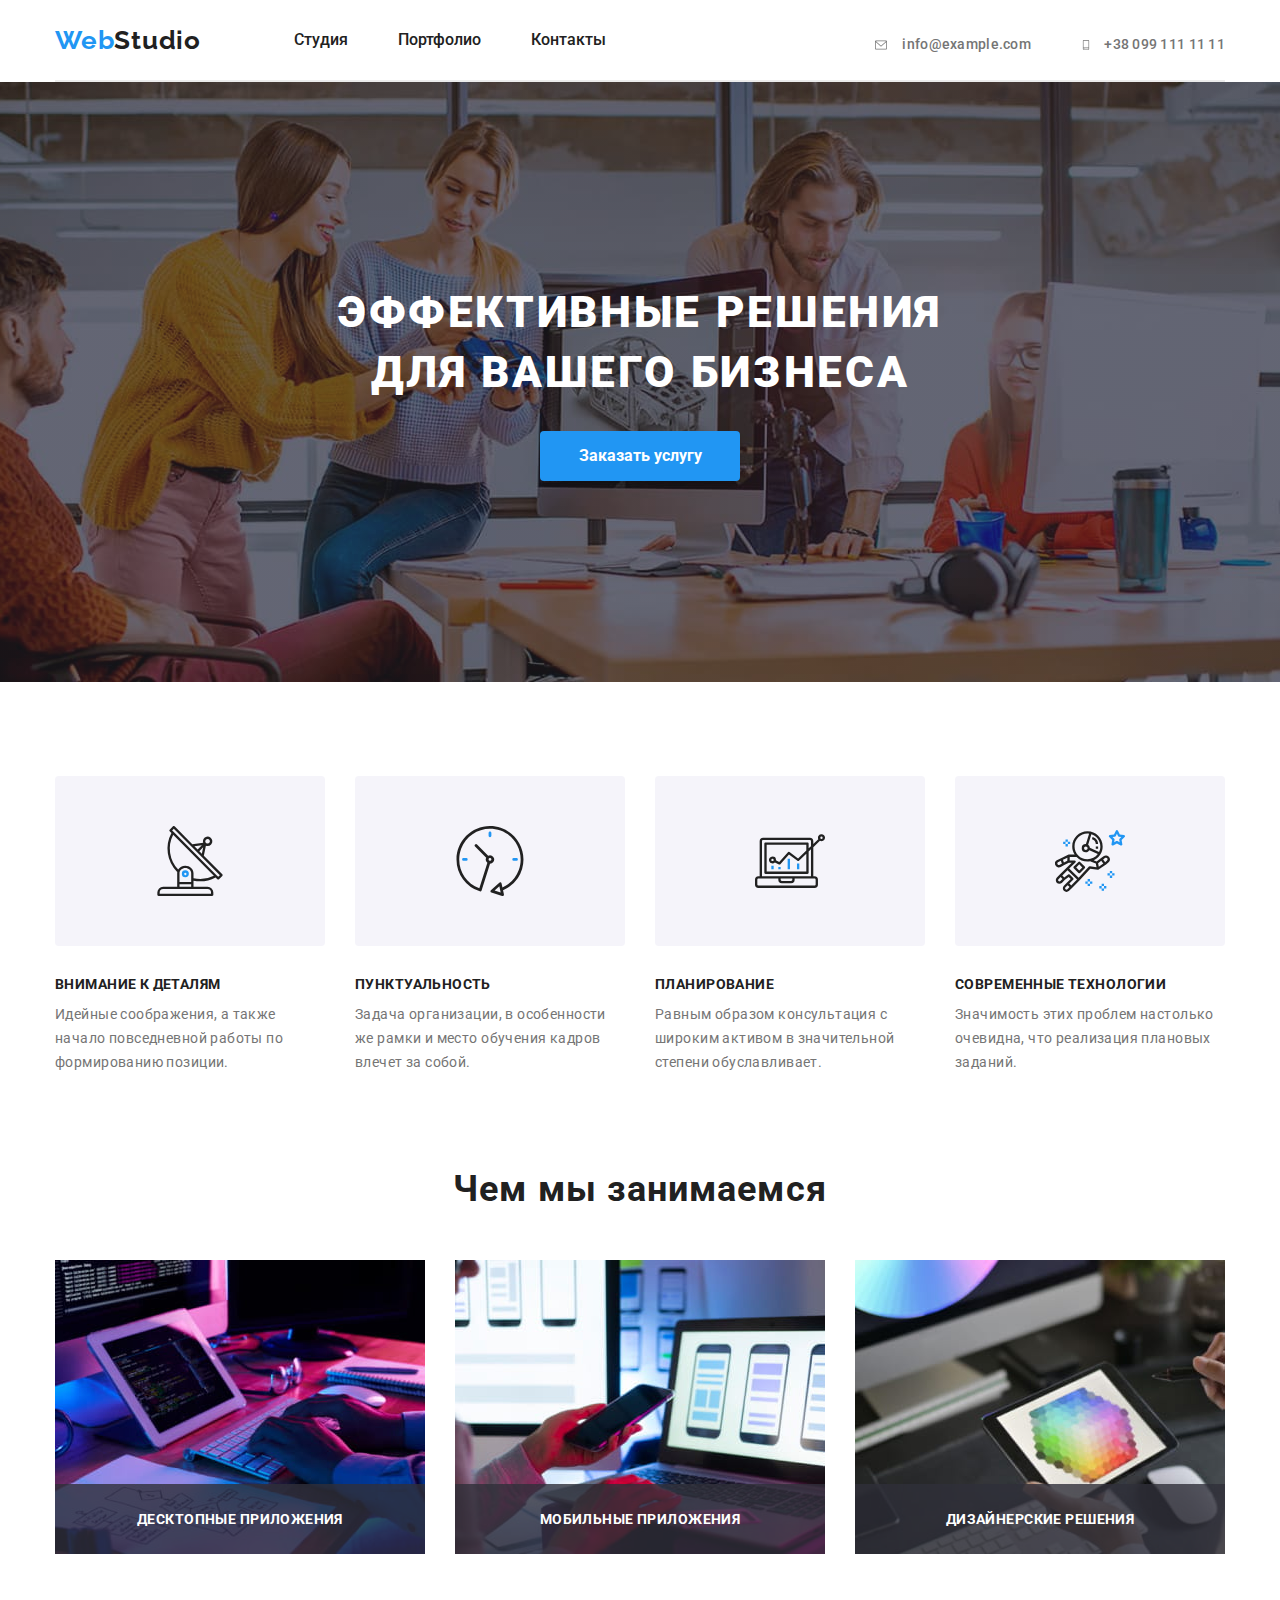
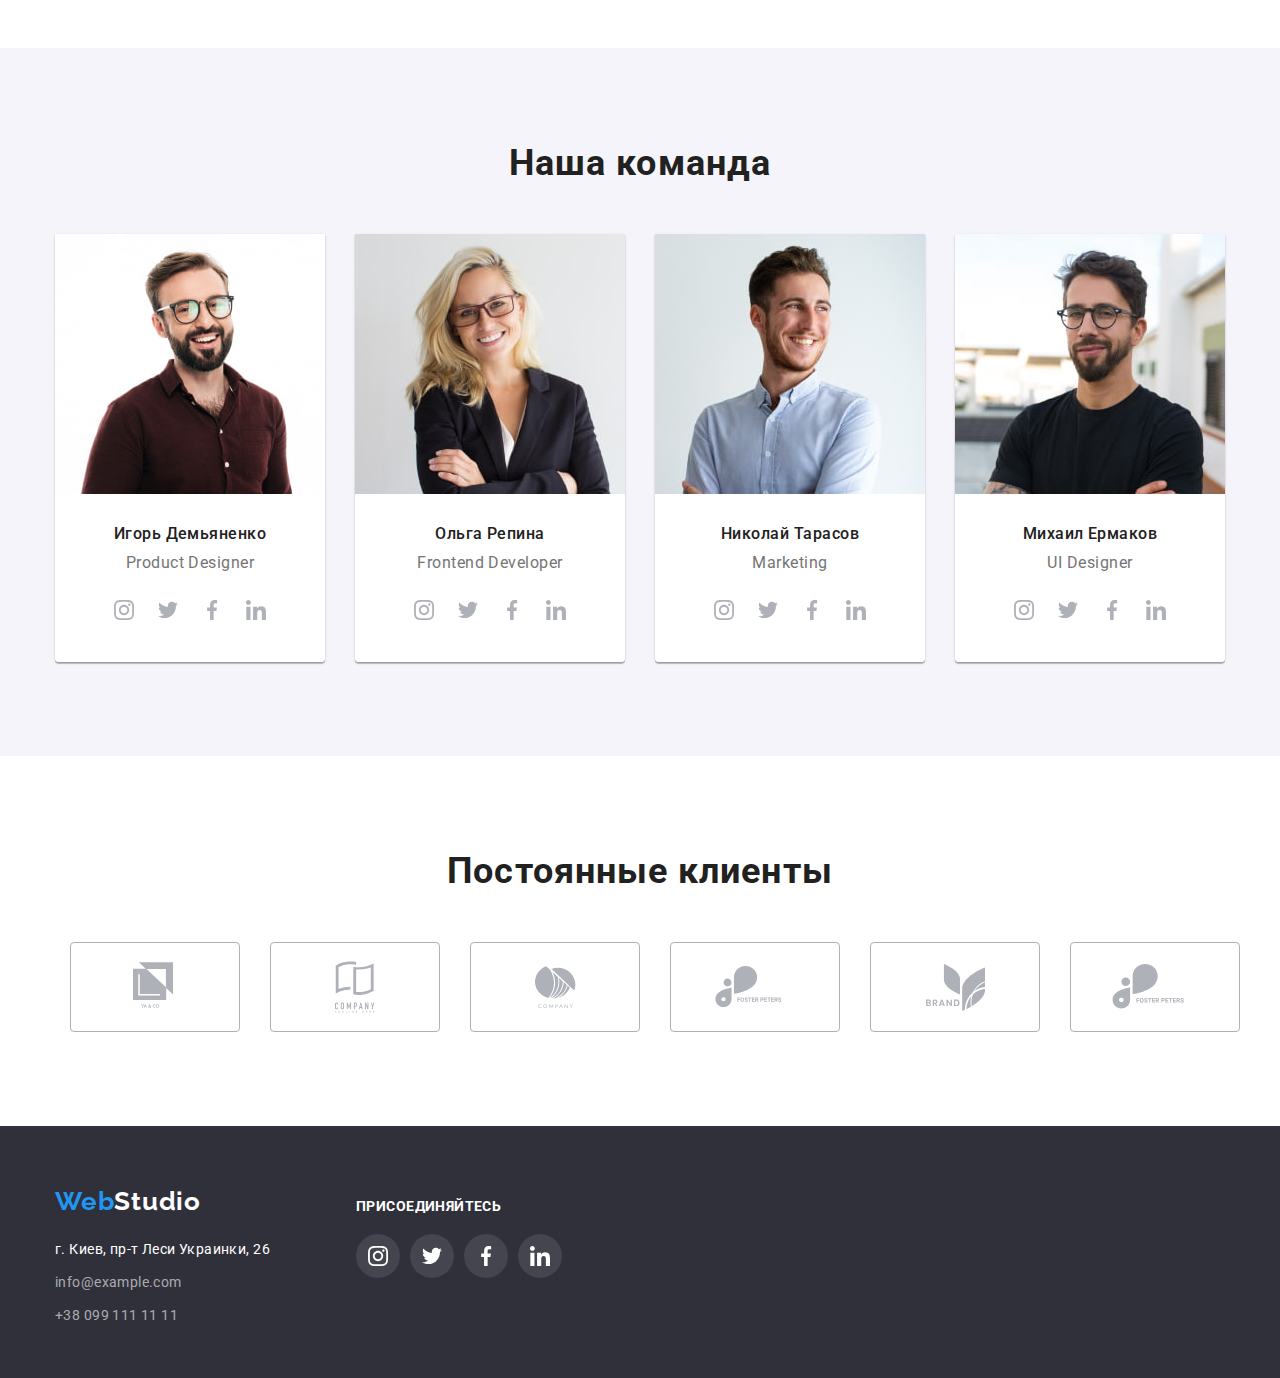
==== index.html @ 97e4f256 "Добавлены иконки для форм" ====
<!DOCTYPE html>
<html lang="ru">
<head>
    <meta charset="UTF-8">
    <meta name="viewport" content="width=device-width, initial-scale=1.0">
    <title>WebStudio</title>
    <link href="https://fonts.googleapis.com/css2?family=Raleway:wght@600&display=swap" rel="stylesheet">
    <link href="https://fonts.googleapis.com/css2?family=Roboto:wght@400;700&display=swap" rel="stylesheet">
    <link rel="stylesheet" href="./css/styles.css">
    <link rel="stylesheet" href="./css/normalize.css">
</head>
<body>
    <div class="container">    
        <header class="flexbox">
            <nav class="nav flexbox">
                <a href="/" class="logo link">
                    <span class="logo-web">Web</span>Studio
                </a>
        
                <ul class="list"> 
                    <li class="item"> <a href="" class="link-nav link">Студия</a></li>
                    <li class="item"> <a href="./portfolio.html" class="link-nav link">Портфолио</a></li>
                    <li class="item"> <a href="" class="link-nav link">Контакты</a></li>
                </ul>
            </nav>
        <ul class="list mail-tel">
            <li class="item">
                <a href="mailto:info@example.com" class="email link header">
                    <svg class="header-icon email" width="16px" height="12px">
                        <use href="./icons/symbol-defs.svg#icon-envelope"></use>
                    </svg>
                    info@example.com</a>
            </li>
            <li class="item">
                <a href="tel:+380991111111" class="link header">
                    <svg class="header-icon" width="10px" height="16px">
                        <use href="./icons/symbol-defs.svg#icon-smartphone"></use>
                    </svg>
                    +38 099 111 11 11</a>
            </li>
        </ul>
        </header>
        <hr>
    </div>
<main>
    <div class="container hero">
        <section class="hero">
            <h1 class="main-title">Эффективные решения <br> для вашего бизнеса</h1>
            <button type="button" data-modal-open>Заказать услугу</button>
        </section>
    </div>
    
    <section class="advantages">
            <div class="container">
                <ul class="list">
                    <li class="list advantages antenna">
                        <h3 class="main-title-3">Внимание к деталям</h3>
                        <p class="main-text-3">Идейные соображения, а также начало повседневной работы по формированию позиции.</p>
                    </li>
                    <li class="list advantages clock">
                        <h3 class="main-title-3">Пунктуальность</h3>
                        <p class="main-text-3">Задача организации, в особенности же рамки и место обучения кадров влечет за собой.</p>
                    </li>
                    <li class="list advantages diagram">
                        <h3 class="main-title-3">Планирование</h3>
                        <p class="main-text-3">Равным образом консультация с широким активом в значительной степени обуславливает.</p>
                    </li>
                    <li class="list advantages astronaut">
                        <h3 class="main-title-3">Современные технологии</h3>
                        <p class="main-text-3">Значимость этих проблем настолько очевидна, что реализация плановых заданий.</p>
                    </li>
                </ul>
            </div>
    </section>
    
<section class="services">
        <div class="container">
            <h2 class="main-title-2">Чем мы занимаемся</h2>
        <ul class="list services">
            <li class="foto-items">
                <div class="foto-thumb">
                    <img class="foto-services"
                src="./images/1.jpg" alt="Компьютер" width="370">
                <div class="name-foto">
                    <p class="foto-name">Десктопные приложения</p>
                </div>
                </div>                
            </li>
            <li class="foto-items">
                <div class="foto-thumb">
                    <img class="foto-services"
                    src="./images/2.jpg" alt="Смартфон" width="370">
                <div class="name-foto">
                    <p class="foto-name">Мобильные приложения</p>
                </div>
                </div>                
            </li>
            <li class="foto-items">
                <div class="foto-thumb">
                    <img class="foto-services"
                src="./images/3.jpg" alt="Спектор цветов на планшете" width="370">
                <div class="name-foto">
                    <p class="foto-name">Дизайнерские решения</p>
                </div>
                </div>                
            </li>            
        </ul>
        </div>
</section>
    
<section class="team">
        <div class="container">
            <h2 class="main-title-2">Наша команда</h2>
        <ul class="list">
            <li class="list-team">
                <img class="foto-team" src="./images/igor.jpg" alt="Игорь" width="270">
                <div class="team-text">
                    <p class="text-name">Игорь Демьяненко</p>
                    <p class="text-profession">Product Designer</p>
                    <ul class="social-nav-team">
                        <li class="social-item-team">
                            <a href="" class="social-link-team">
                                <svg class="social-icon-team" width="20px" height="20px">
                                    <use href="./icons/symbol-defs.svg#icon-instagram"></use>
                                </svg>
                            </a>             
                        </li>
                        <li class="social-link-team">
                            <a href="" class="social-link-team">
                                <svg class="social-icon-team" width="20px" height="20px">
                                    <use href="./icons/symbol-defs.svg#icon-twitter"></use>
                                </svg>
                            </a>             
                        </li>
                        <li class="social-link-team">
                            <a href="" class="social-link-team">
                                <svg class="social-icon-team" width="20px" height="20px">
                                    <use href="./icons/symbol-defs.svg#icon-facebook"></use>
                                </svg>
                            </a>             
                        </li>
                        <li class="social-link-team">
                            <a href="" class="social-link-team">
                                <svg class="social-icon-team" width="20px" height="20px">
                                    <use href="./icons/symbol-defs.svg#icon-linkedin"></use>
                                </svg>
                            </a>             
                        </li>
                    </ul>                
                </div>                
            </li>
            <li class="list-team">
                 <img class="foto-team" src="./images/olga.jpg" alt="Ольга" width="270">
                <div class="team-text">
                    <p class="text-name">Ольга Репина</p>
                    <p class="text-profession">Frontend Developer</p>
                    <ul class="social-nav-team">
                        <li class="social-item-team">
                            <a href="" class="social-link-team">
                                <svg class="social-icon-team" width="20px" height="20px">
                                    <use href="./icons/symbol-defs.svg#icon-instagram"></use>
                                </svg>
                            </a>             
                        </li>
                        <li class="social-link-team">
                            <a href="" class="social-link-team">
                                <svg class="social-icon-team" width="20px" height="20px">
                                    <use href="./icons/symbol-defs.svg#icon-twitter"></use>
                                </svg>
                            </a>             
                        </li>
                        <li class="social-link-team">
                            <a href="" class="social-link-team">
                                <svg class="social-icon-team" width="20px" height="20px">
                                    <use href="./icons/symbol-defs.svg#icon-facebook"></use>
                                </svg>
                            </a>             
                        </li>
                        <li class="social-link-team">
                            <a href="" class="social-link-team">
                                <svg class="social-icon-team" width="20px" height="20px">
                                    <use href="./icons/symbol-defs.svg#icon-linkedin"></use>
                                </svg>
                            </a>             
                        </li>
                    </ul>                        
                </div> 
            </li>
            <li class="list-team">
                <img class="foto-team" src="./images/nik.jpg" alt="Николай" width="270">
                <div class="team-text">
                    <p class="text-name">Николай Тарасов</p>
                    <p class="text-profession">Marketing</p>
                    <ul class="social-nav-team">
                        <li class="social-item-team">
                            <a href="" class="social-link-team">
                                <svg class="social-icon-team" width="20px" height="20px">
                                    <use href="./icons/symbol-defs.svg#icon-instagram"></use>
                                </svg>
                            </a>             
                        </li>
                        <li class="social-link-team">
                            <a href="" class="social-link-team">
                                <svg class="social-icon-team" width="20px" height="20px">
                                    <use href="./icons/symbol-defs.svg#icon-twitter"></use>
                                </svg>
                            </a>             
                        </li>
                        <li class="social-link-team">
                            <a href="" class="social-link-team">
                                <svg class="social-icon-team" width="20px" height="20px">
                                    <use href="./icons/symbol-defs.svg#icon-facebook"></use>
                                </svg>
                            </a>             
                        </li>
                        <li class="social-link-team">
                            <a href="" class="social-link-team">
                                <svg class="social-icon-team" width="20px" height="20px">
                                    <use href="./icons/symbol-defs.svg#icon-linkedin"></use>
                                </svg>
                            </a>             
                        </li>
                    </ul>                       
                </div>
            </li>
            <li class="list-team">
                <img class="foto-team" src="./images/mihail.jpg" alt="Михаил" width="270">
                <div class="team-text">
                    <p class="text-name">Михаил Ермаков</p>
                    <p class="text-profession">UI Designer</p>
                    <ul class="social-nav-team">
                        <li class="social-item-team">
                            <a href="" class="social-link-team">
                                <svg class="social-icon-team" width="20px" height="20px">
                                    <use href="./icons/symbol-defs.svg#icon-instagram"></use>
                                </svg>
                            </a>             
                        </li>
                        <li class="social-link-team">
                            <a href="" class="social-link-team">
                                <svg class="social-icon-team" width="20px" height="20px">
                                    <use href="./icons/symbol-defs.svg#icon-twitter"></use>
                                </svg>
                            </a>             
                        </li>
                        <li class="social-link-team">
                            <a href="" class="social-link-team">
                                <svg class="social-icon-team" width="20px" height="20px">
                                    <use href="./icons/symbol-defs.svg#icon-facebook"></use>
                                </svg>
                            </a>             
                        </li>
                        <li class="social-link-team">
                            <a href="" class="social-link-team">
                                <svg class="social-icon-team" width="20px" height="20px">
                                    <use href="./icons/symbol-defs.svg#icon-linkedin"></use>
                                </svg>
                            </a>             
                        </li>
                    </ul>                           
                </div>         
            </li>
        </ul>
        </div>
</section>

<section class="clients">
    <div class="container">
        <h2 class="clients-title">Постоянные клиенты</h2>
        <ul class="list-clients">
            <li class="clients-box">
                <a href="" class="logo-clients">
                    <svg class="clients-logo" width="44.27px" height="49.23px">
                        <use href="./icons/symbol-defs.svg#icon-logo-1"></use>
                    </svg>
                </a>
            </li>
            <li class="clients-box">
                <a href="" class="logo-clients">
                    <svg class="clients-logo" width="40px" height="52px">
                        <use href="./icons/symbol-defs.svg#icon-logo-2"></use>
                    </svg>
                </a>
            </li>
            <li class="clients-box">
                <a href="" class="logo-clients">
                    <svg class="clients-logo" width="41px" height="42.6px">
                        <use href="./icons/symbol-defs.svg#icon-logo-3"></use>
                    </svg>
                </a>
            </li>
            <li class="clients-box">
                <a href="" class="logo-clients">
                    <svg class="clients-logo" width="79.66px" height="42.02px">
                        <use href="./icons/symbol-defs.svg#icon-logo-4"></use>
                    </svg>
                </a>
            </li>
            <li class="clients-box">
                <a href="" class="logo-clients">
                    <svg class="clients-logo" width="59px" height="47px">
                        <use href="./icons/symbol-defs.svg#icon-logo-5"></use>
                    </svg>
                </a>
            </li>
            <li class="clients-box">
                <a href="" class="logo-clients">
                    <svg class="clients-logo" width="88.48px" height="45.44px">
                        <use href="./icons/symbol-defs.svg#icon-logo-4"></use>
                    </svg>
                </a>
            </li>
        </ul>

    </div>
</section>
    
</main>
<footer class="page-footer">
    <div class="container footer-page">
        <div class="footer-address">
            <a href="/" class="logo link footer">
                <span class="logo-web">Web</span><span class="logo-footer">Studio</span>
            </a>
            <address class="post">
                г. Киев, пр-т Леси Украинки, 26
            </address>
        
            <address class="mail-tel footer">
                <a href="mailto:info@example.com" class="email link footer">info@example.com</a><br>
                <a href="tel:+380991111111" class="link footer">+38 099 111 11 11</a>
            </address>
        </div>
    
    <div class="social-footer">
        <h3 class="social-title">присоединяйтесь</h3>
        <ul class="social-nav-footer">
            <li class="social-item">
                <a href="" class="social-link">
                    <svg class="footer-icon" width="20px" height="20px">
                        <use href="./icons/symbol-defs.svg#icon-instagram"></use>
                    </svg>
                </a>             
            </li>
            <li class="social-item">
                <a href="" class="social-link">
                    <svg class="footer-icon" width="20px" height="20px">
                        <use href="./icons/symbol-defs.svg#icon-twitter"></use>
                    </svg>
                </a>             
            </li>
            <li class="social-item">
                <a href="" class="social-link">
                    <svg class="footer-icon" width="20px" height="20px">
                        <use href="./icons/symbol-defs.svg#icon-facebook"></use>
                    </svg>
                </a>             
            </li>
            <li class="social-item">
                <a href="" class="social-link">
                    <svg class="footer-icon" width="20px" height="20px">
                        <use href="./icons/symbol-defs.svg#icon-linkedin"></use>
                    </svg>
                </a>             
            </li>
        </ul>
    </div>
</div>
</footer>
<div class="backdrop is-hidden" data-modal>
    <div class="modal">
        <button class="button-close" data-modal-close>
            <svg class="close-icon">
                <use href="./icons/symbol-defs.svg#icon-Vector"></use>
            </svg> 
        </button>     
    </div>
    
</div>
<script src="./js/modal.js"></script>
</body>
</html>
---- css/styles.css ----
html {
    box-sizing: border-box;
}

*,
*::before,
*::after {
    box-sizing: inherit;
}

:root {
    --color-black: #212121;
    --color-blue: #2196F3;
    --color-white: #ffffff;
    --color-grey: #757575;
    --color-dark-grey: #2F303A;
    --color-light-grey: rgba(255, 255, 255, 0.6);
    --color-grey-buttom: #F5F4FA;
}

body {
    margin: 0px;
    font-family: 'Roboto', sans-serif;
    font-style: normal;
    color: var(--color-black);
    font-weight: 500;
}

li {
    list-style-type: none;
}

button {
    font-weight: bold;
    font-size: 16px;
    line-height: 30px;
    text-decoration: none;
    text-align: center;
    color: var(--color-white);
    background-color: var(--color-blue);
    border-radius: 4px;
    border: none;
    box-shadow: 0px 4px 4px rgba(0, 0, 0, 0.15);
    padding: 10px 32px;
    min-width: 200px;
    height: 50px;
}

a {
    text-decoration: none;
    color: var(--color-black);
}

.container {
    width: 1200px;
    padding-right: 15px;
    padding-left: 15px;
    margin-right: auto;
    margin-left: auto;
}

.flexbox {
    display: flex;
    align-items: center;
    height: 80px;
}

hr {
    border: 1px solid #ECECEC;
    margin-top: 0;
    margin-bottom: 0;
}


.nav.flexbox {
    display: flex;
}

.logo {
    font-family: 'Raleway', sans-serif;
    margin-right: 93px;
}

.list.mail-tel {
    margin-left: auto;
}

.logo-web {
    color: var(--color-blue);
    font-style: normal;
    font-weight: bold;
    font-size: 26px;
    line-height: 31px;
    letter-spacing: 0.03em;
}

.logo.link {
    font-style: normal;
    font-weight: bold;
    font-size: 26px;
    line-height: 31px;
    letter-spacing: 0.03em;
}

.logo-footer {
    color: var(--color-white)
}

.link-nav:hover,
.link-nav:focus,
.link-nav:active {
    color: var(--color-blue);
}

.link-nav.link:hover::after,
.link-nav.link:focus::after,
.link-nav.link:active::after {
    content: "";
    position: absolute;
    width: 100%;
    height: 4px;
    background-color: #2196F3;
    border-radius: 2px;
    display: block;
    bottom: 0;    
}

.link-nav.link,
.link.header {
    position: relative;
    display: block;
    padding-top: 32px;
    padding-bottom: 32px;
    transition: color 250ms cubic-bezier(0.4, 0, 0.2, 1);    
}

.link.header {
    font-family: Roboto;
    font-style: normal;
    font-weight: 500;
    font-size: 14px;
    line-height: 16px;
    letter-spacing: 0.02em;
    color: #757575;
    transition: color 250ms cubic-bezier(0.4, 0, 0.2, 1);
}

.email.link.header:hover,
.email.link.header:focus {
    color: var(--color-blue);
    fill: var(--color-blue);
}

.header-icon {
    fill: #757575;
    vertical-align: middle;
    margin-right: 10px;
    transition: color 250ms cubic-bezier(0.4, 0, 0.2, 1);
}

.header-icon.email:hover,
.header-icon.email:focus {
    fill: var(--color-blue);
    color: var(--color-blue);
}

.email-icon:hover,
.email-icon:focus {
    fill: var(--color-blue);
}
    

.list {
    display: flex;
    padding: 0;
    margin: 0;
}

.list .item:not(:last-child) {
    margin-right: 50px;
}

.list .filter {
    align-items: center;
}

.list .portfolio {
    flex-wrap: wrap
}

.main-title {
    margin-top: 0;
    margin-bottom: 30;
    font-weight: 900;
    font-size: 44px;
    line-height: 60px;
    letter-spacing: 0.06em;
    text-transform: uppercase;
    color: var(--color-white);
}

.container.hero {
    text-align: center;
    width: 100%;
    height: 600px;
    margin-bottom: 94px;
    padding-top: 200px;
    padding-bottom: 200px;
    background-image: linear-gradient(rgba(47, 48, 58, 0.4),rgba(47, 48, 58, 0.4)), url(../images/banner.jpg);
    background-position: center;
    background-size: cover;
    background-repeat: no-repeat;
    background-color: #2F303A;
}

.list.advantages {
    display: inline-block;
    width: 270px;
    margin-bottom: 94px;
}

.list.advantages:not(:last-child) {
    margin-right: 30px;
}

.main-title-3 {
    font-weight: bold;
    font-size: 14px;
    line-height: 16px;
    letter-spacing: 0.03em;
    text-transform: uppercase;
    margin-top: 0;
    margin-block-end: 10px;
}

.list.advantages::before {
    content: "";
    width: 100%;
    height: 170px;
    background-color: #F5F4FA;
    border-radius: 4px;
    background-repeat: no-repeat;
    background-position: center;
    display: block;
    margin-bottom: 30px;
    background-size: 70px;
}

.list.advantages.antenna::before {
    background-image: url(../icons/antenna.svg);
}

.list.advantages.clock::before {
    background-image: url(../icons/clock.svg);
}

.list.advantages.diagram::before {
    background-image: url(../icons/diagram.svg);
}

.list.advantages.astronaut::before {
    background-image: url(../icons/astronaut.svg);
}


.main-text-3 {
    font-weight: normal;
    font-size: 14px;
    line-height: 24px;
    letter-spacing: 0.03em;
    color: var(--color-grey);
    margin-top: 0;
    margin-bottom: 0;
}

.services {
    margin-bottom: 94px;
}

.foto-services {
    display: block;
}

.foto-items:not(:last-child) {
    margin-right: 30px;
}

.foto-thumb {
    position: relative;
    overflow: hidden;
}

.name-foto {
    position: absolute;
    bottom: 0;
    width: 100%;
    height: 70px;
    background: rgba(47, 48, 58, 0.8);
}

.foto-name {
    font-style: normal;
    font-weight: bold;
    font-size: 14px;
    line-height: 16px;
    text-align: center;
    letter-spacing: 0.03em;
    text-transform: uppercase;
    color: var(--color-white);
    /* position: absolute; */
    margin: 0;
    padding-top: 27px;
    padding-bottom: 27px;

}

.main-title-2 {
    font-weight: bold;
    font-size: 36px;
    line-height: 42px;
    text-align: center;
    letter-spacing: 0.03em;
    margin-top: 0;
    margin-bottom: 50px;
}

.team {
    background-color: var(--color-grey-buttom);
    padding-top: 94px;
    padding-bottom: 94px;
}

.list-team {
    display: inline-block;
    border-bottom-right-radius: 4px;
    border-bottom-left-radius: 4px;
    box-shadow: 0px 1px 3px rgba(0, 0, 0, 0.12), 0px 1px 1px rgba(0, 0, 0, 0.14), 0px 2px 1px rgba(0, 0, 0, 0.2);
    /* margin-right: 30px; */
}

.list-team:not(:last-child) {
    margin-right: 30px;
}

.foto-team {
    display: block;
}

.text-name {
    font-weight: 500;
    font-size: 16px;
    line-height: 19px;
    text-align: center;
    letter-spacing: 0.03em;
    margin-top: 0;
    margin-bottom: 10px;
}

.team-text {
    height: 168px;
    padding-top: 30px;
    padding-bottom: 30px;
    background-color: var(--color-white);
    border-style: none;
    border-radius: 0px 0px 4px 4px;
}

.text-profession {
    font-weight: normal;
    font-size: 16px;
    line-height: 19px;
    text-align: center;
    letter-spacing: 0.03em;
    color: var(--color-grey);
    margin-top: 0;
    margin-bottom: 0;
}

.social-nav-team {
    display: flex;
    justify-content: center;
    padding-left: 0;
    margin-top: 16px;
}

.social-icon-team {
    display: flex;
    justify-content: center;
    align-items: center;
}

.social-icon-team:not(:last-child) {
    margin-right: 10px;
}

.social-link-team {
    display: flex;
    border-radius: 50%;
    width: 44px;
    height: 44px;
    justify-content: center;
    align-items: center;
    background: var(--color-white);
    transition: background-color 250ms cubic-bezier(0.4, 0, 0.2, 1);
}

.social-link-team:hover,
.social-link-team:focus {
    fill: var(--color-white);
    background: var(--color-blue);
}

.social-icon-team {
    fill: #AFB1B8;
}

.social-icon-team:hover,
.social-icon-team:focus {
    /* fill: var(--color-white); */
    /* background: var(--color-blue); */
}

.clients {
    padding-top: 94px;
    padding-bottom: 94px;
}

.clients-title {
    font-style: normal;
    font-weight: bold;
    font-size: 36px;
    line-height: 42px;
    text-align: center;
    letter-spacing: 0.03em;
    margin-bottom: 50px;
    margin-right: 0;
    margin-left: 0;
    margin-top: 0;
}

.logo-clients {
    width: 170px;
    height: 90px;
    border: 1px solid #AFB1B8;
    border-radius: 4px;
    display: flex;
    justify-content: center;
    align-items: center;
    fill: #AFB1B8;
    transition: border 250ms cubic-bezier(0.4, 0, 0.2, 1);
    transition: fill 250ms cubic-bezier(0.4, 0, 0.2, 1);
}

.logo-clients:hover {
    border: 1px solid #2196F3;
    fill: var(--color-blue);
}

.clients-box:not(:last-child) {
    margin-right: 30px;
}

.clients-box {
    flex-basis:calc((100% - 30px * 5) / 6)
}


.list-clients {
    margin: 0;
    display: flex;
    width: 1200px;
    padding-right: 15px;
    padding-left: 15px;
}

.post {
    font-weight: normal;
    font-size: 14px;
    line-height: 24px;
    letter-spacing: 0.03em;
    color: var(--color-white);
    font-style: normal;
    margin-top: 20px;
}

.mail-tel.footer {
    font-weight: normal;
    display: flex;
    margin-top: 9px;
    font-size: 14px;
    line-height: 24px;
    letter-spacing: 0.03em;
    color: var(--color-light-grey);
    flex-wrap: wrap;
    width: 231px;
}

.mail-tel {
    font-weight: normal;
    margin-top: 9px;
    font-size: 14px;
    line-height: 24px;
    letter-spacing: 0.03em;
    color: var(--color-light-grey);
}

.link.footer:not(:last-child) {
    margin-bottom: 9px;
}

.filter {
    margin-top: 94px;
    margin-bottom: 50px;
}

.list.filter {
    display: flex;
    justify-content: center;
}

.portfolio-filter > a{
    display: inline-block;
    padding-top: 6px;
    padding-bottom: 6px;
    padding-right: 22px;
    padding-left: 22px;
    font-weight: 500;
    font-size: 16px;
    line-height: 26px;
    text-align: center;
    letter-spacing: 0.03em;
    height: 38px;
    border-radius: 4px;
    padding: 6px 22px;
    background-color: var(--color-grey-buttom);
    transition: color 250ms cubic-bezier(0.4, 0, 0.2, 1);
}

.portfolio-filter:not(:last-child) {
    margin-right: 8px;
}

.portfolio-filter > a:hover,
.portfolio-filter > a:focus,
.portfolio-filter > a:active {
    background-color: var(--color-blue);
    color: var(--color-white);
    box-shadow: 0px 4px 4px rgba(0, 0, 0, 0.25);
}

.portfolio {
    margin-bottom: 94px;
}

.list.portfolio {
    display: flex;
    flex-wrap: wrap;
    margin-bottom: -30px;
    margin-right: -30px;
}

.title-portfolio {
    margin: 0;
    font-size: none;
}

.portfolio-list {
    display: inline-block;
    width: 370px;
    border: 1px solid #EEEEEE;
    margin-bottom: 30px;
    margin-right: 30px;
    flex-basis: calc((100% - 3 * 30px) / 3);
    transition: box-shadow 250ms cubic-bezier(0.4, 0, 0.2, 1);
}

.text-portfolio {
    margin: 0;
    font-style: normal;
    font-weight: normal;
    font-size: 18px;
    line-height: 28px;
    color: var(--color-white);    
}

.text-pf {
    padding: 63px 24px;
    position: absolute;
    top: 0;
    left: 0;
    display: flex;
    align-items: center;
    width: 100%;
    height: 100%;
    background-color: rgba(33, 150, 243, 0.9);
    transform: translateY(100%);
    transition: transform 250ms cubic-bezier(0.4, 0, 0.2, 1);
    opacity: 0;
}

.foto-thumb:hover .text-pf {
    transform: translateY(0);
  opacity: 1;
}

.portfolio-list:hover,
.portfolio-list:focus,
.portfolio-list:active {
    box-shadow: 0px 1px 1px rgba(0, 0, 0, 0.12), 0px 4px 4px rgba(0, 0, 0, 0.06), 1px 4px 6px rgba(0, 0, 0, 0.16);
}

.portfolio-list:nth-child(3n) {
    margin-right: 0;
}

.p-txt {
    padding: 20px 24px;
}

.portfolio-name {
    font-weight: bold;
    font-size: 18px;
    line-height: 36px;
    letter-spacing: 0.06em;
    margin-top: 0;
    margin-bottom: 0;
}

.portfolio-text {
    font-weight: normal;
    font-size: 16px;
    line-height: 30px;
    letter-spacing: 0.03em;
    color: var(--color-grey);
    margin-top: 0;
    margin-bottom:0px;
}

.link {
    text-decoration: none;
    color: var(--color-black);
    font-style: normal;
}

.footer-page {
    display: flex;
    /* height: 292px; */
}

.link.footer {
    color: var(--color-light-grey);
}

.footer-address {
    margin-right: 70px;
    padding-top: 60px;
}

.social-nav-footer {
    display: flex;
    justify-content: center;
    padding-left: 0;
    margin: 0;
}

.page-footer {
    background-color: var(--color-dark-grey);
    height: 252px;
    width: 100%;
    margin-right: auto;
    margin-left: auto;
}

.logo.link.footer {
    display: block;
    margin-right: 0px;
}

.social-footer {
    display: block;
    padding-top: 72px;
    padding-bottom: 100px;
}

.social-title {
    font-style: normal;
    font-weight: bold;
    font-size: 14px;
    line-height: 16px;
    letter-spacing: 0.03em;
    text-transform: uppercase;
    color: var(--color-white);
    margin-bottom: 20px;
    margin-top: 0;
}

.social-item {
    display: flex;
    justify-content: center;
    align-items: center;
}

.social-item:not(:last-child) {
    margin-right: 10px;
}

.social-link {
    display: flex;
    border-radius: 50%;
    width: 44px;
    height: 44px;
    justify-content: center;
    align-items: center;
    background: rgba(255, 255, 255, 0.1);
    transition: background-color 250ms cubic-bezier(0.4, 0, 0.2, 1);
}

.social-link:hover {
    background: var(--color-blue);
}

.footer-icon {
    fill: var(--color-white);
}

.backdrop {
    position: fixed;
    top: 0;
    left: 0;
    width: 100%;
    height: 100%;
    background: rgba(0, 0, 0, 0.2);
}

.backdrop.is-hidden {
    opacity: 0;
    pointer-events: none;
    visibility: hidden;
}

.modal {
    position: absolute;
    top: 50%;
    left: 50%;
    min-width: 528px;
    min-height: 581px;
    background: var(--color-white);
    box-shadow: 0px 1px 3px rgba(0, 0, 0, 0.12), 0px 1px 1px rgba(0, 0, 0, 0.14), 0px 2px 1px rgba(0, 0, 0, 0.2);
    border-radius: 4px;        
    transform: translate(-50%, -50%);
}

.button-close {
    position: absolute;
    display: flex;
    justify-content: center;
    align-items: center;
    top: 8px;
    right: 8px;
    height: 30px;
    min-width: 30px;    
    border-radius: 50%;
    background: var(--color-white);
    border: 1px solid rgba(0, 0, 0, 0.1);
    padding: 10px;
}

.close-icon {
    fill: var(--color-black);
    width: 11px;
    height: 11px;
}
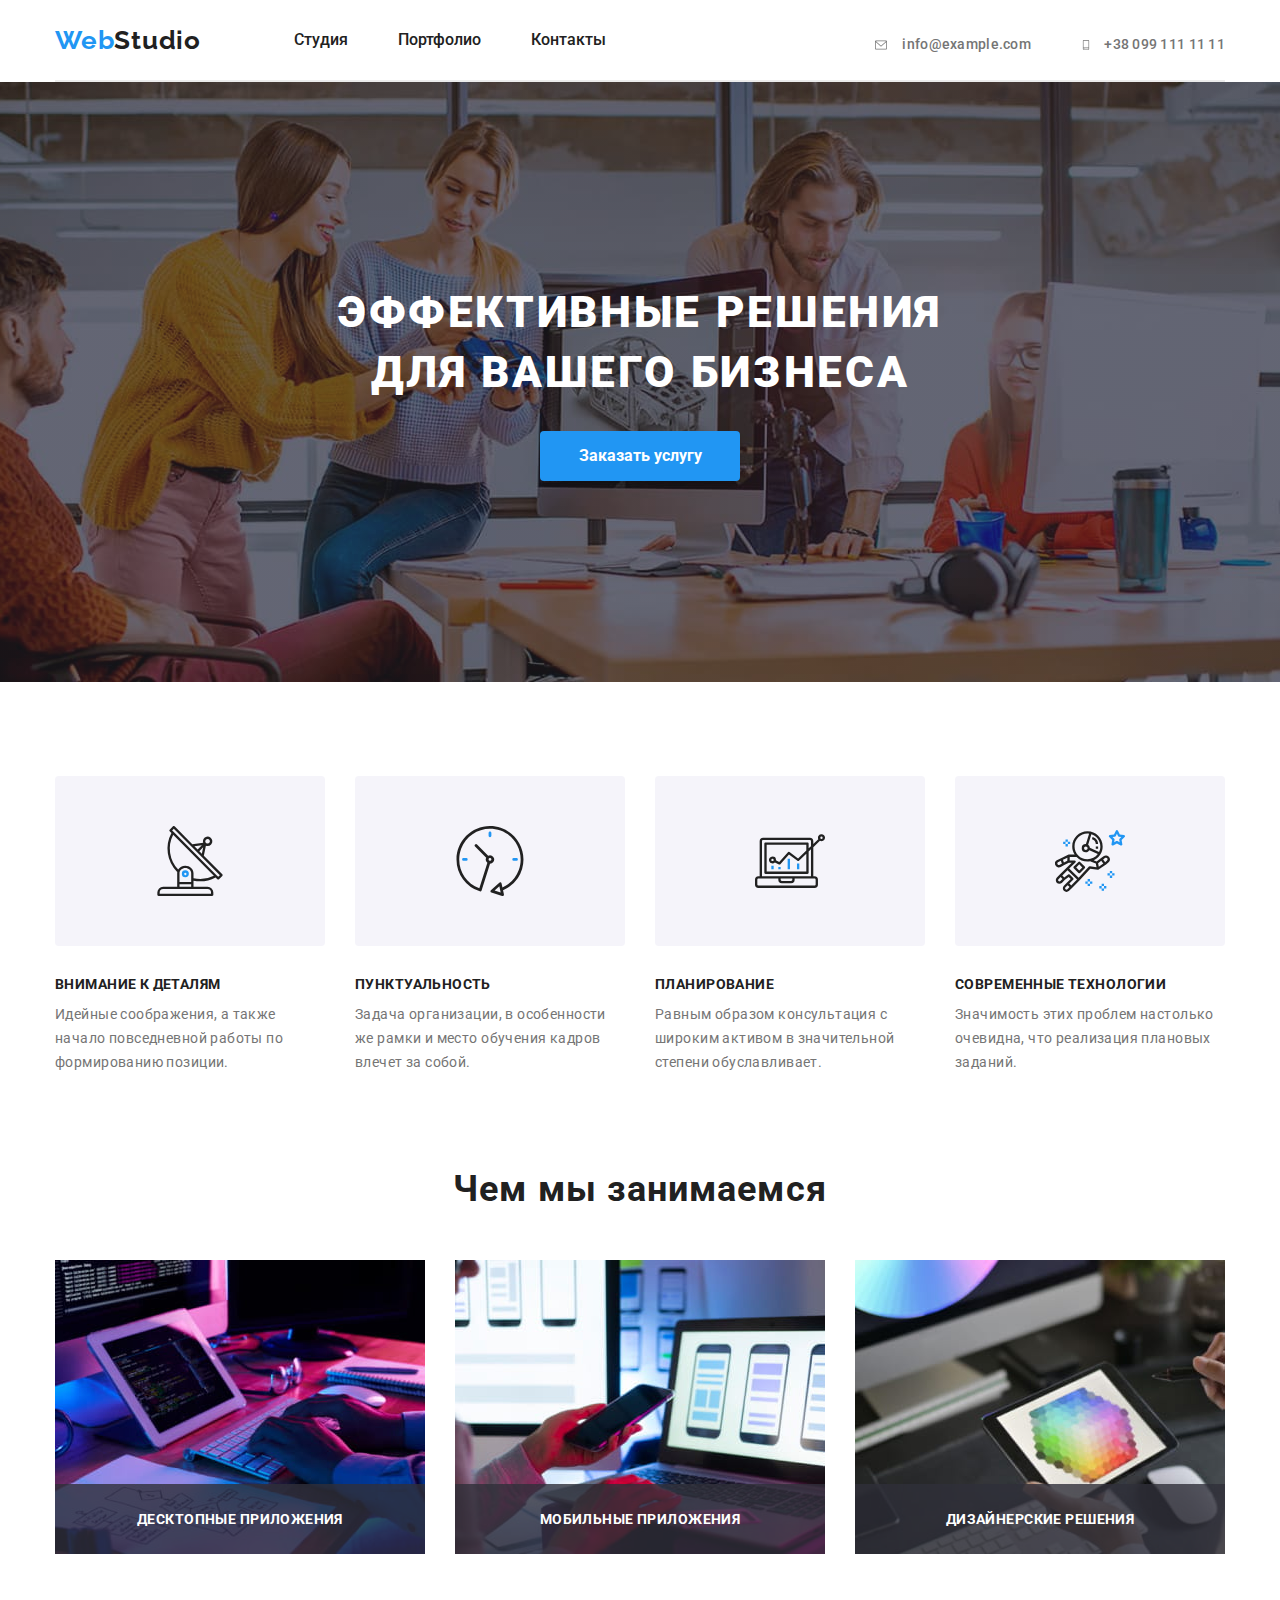
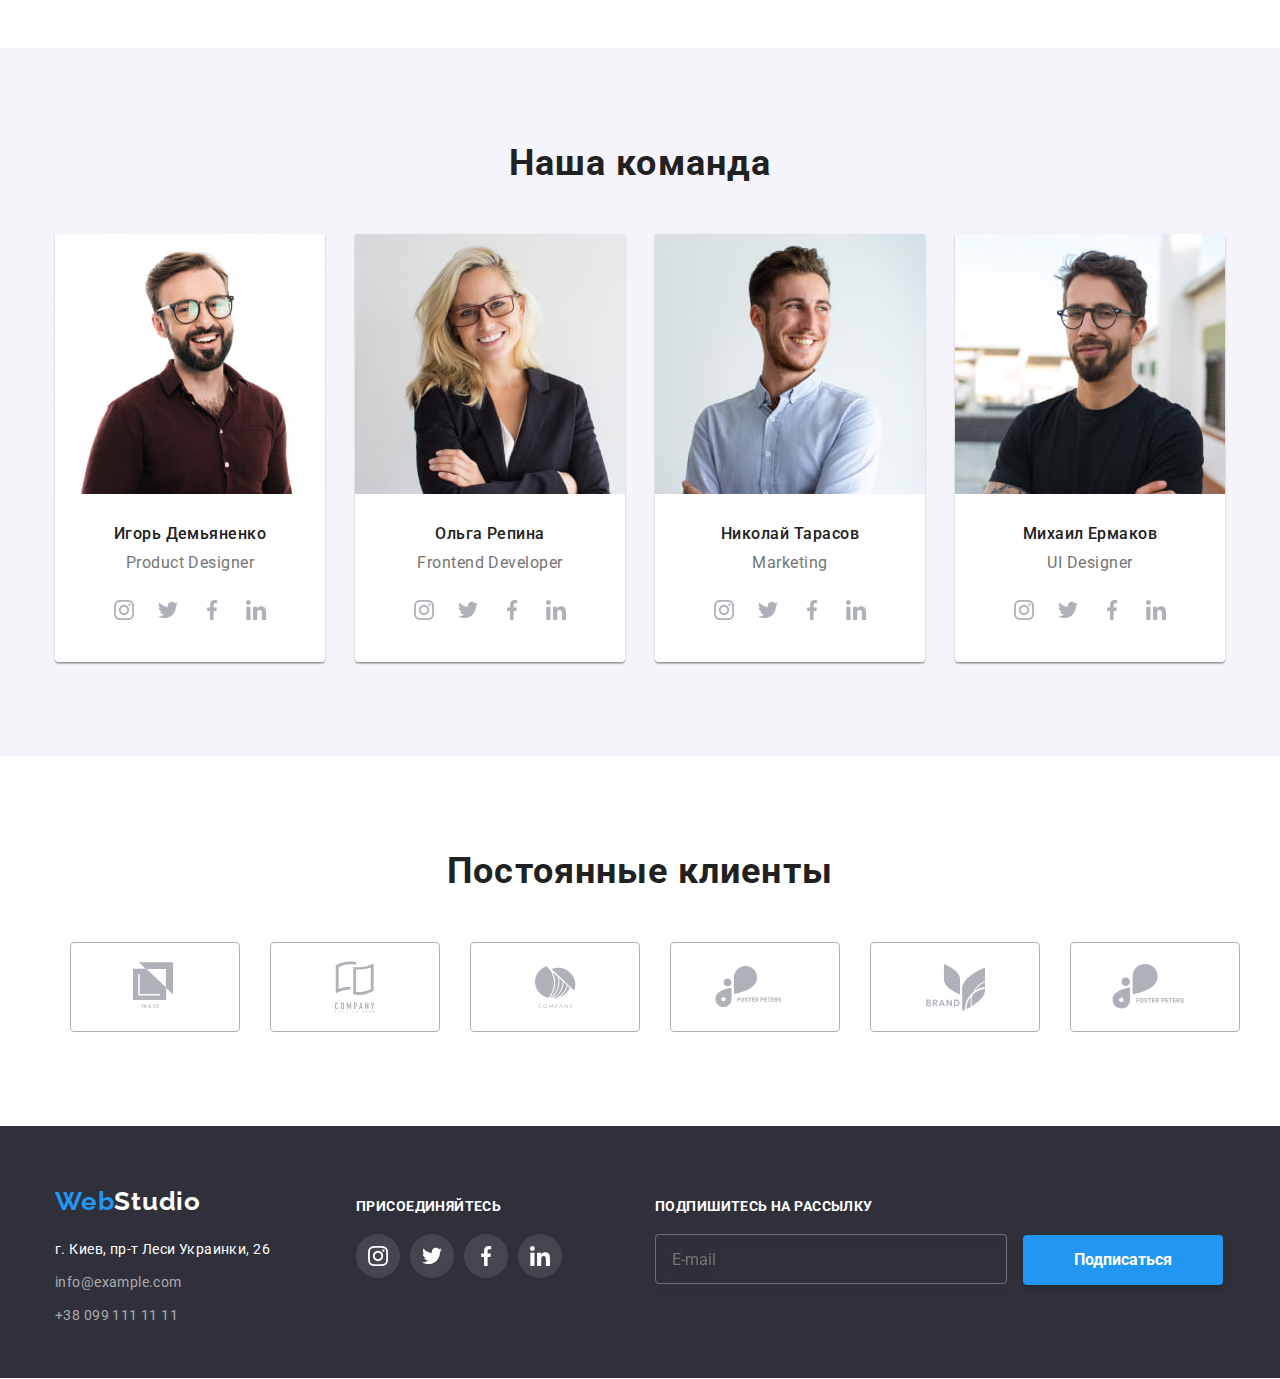
==== commit 2d76d628: "Добавляет разметку формы в футере" ====
--- a/index.html
+++ b/index.html
@@ -365,6 +365,11 @@
             </li>
         </ul>
     </div>
+    <div class="form-email">
+        <h3 class="title-form-email">Подпишитесь на рассылку</h3>
+        <input type="email" name="user-name" id="email" class="form-field-email" placeholder="E-mail" />
+        <button type="submit" class="email-button">Подписаться</button>
+    </div>
 </div>
 </footer>
 <div class="backdrop is-hidden" data-modal>
@@ -373,7 +378,39 @@
             <svg class="close-icon">
                 <use href="./icons/symbol-defs.svg#icon-Vector"></use>
             </svg> 
-        </button>     
+        </button>
+        <h3 class="form-title">Оставьте свои данные, мы вам перезвоним</h3>
+        <form action="/server/" id="contact-form" class="form-contact">
+            <div class="form-field">
+            <label for="name" class="form-label">Имя</label>            
+            <input type="text" name="user-name" id="name" class="form-field-input" />
+            <svg class="form-icon" width="12px" height="12px">
+                <use href="./icons/symbol-defs.svg#icon-name"></use>
+            </svg>               
+            </div>
+            <div class="form-field">
+                <label for="tel" class="form-label">Телефон</label>            
+                <input type="tel" name="user-tel" id="tel" class="form-field-input" />
+                <svg class="form-icon" width="13px" height="13px">
+                    <use href="./icons/symbol-defs.svg#icon-phone"></use>
+                </svg>               
+            </div>
+            <div class="form-field">
+                <label for="email" class="form-label">Почта</label>            
+                <input type="email" name="user-name" id="email" class="form-field-input" />
+                <svg class="form-icon" width="15px" height="12px">
+                    <use href="./icons/symbol-defs.svg#icon-email"></use>
+                </svg>               
+            </div>
+            <div class="form-field">
+                <label class="form-label">Комментарий
+                    <textarea name="user-message" class="form-field-input text-comments" id="" placeholder="Введите текст" rows="6"></textarea>
+                </label>               
+            </div>
+            <span class="text-chexbox">Соглашаюсь с рассылкой и принимаю <a href="" class="text-chexbox-link">Условия договора</a></span>
+            <button class="button button-submit">Отправить</button>
+            
+        </form>     
     </div>
     
 </div>
--- a/css/styles.css
+++ b/css/styles.css
@@ -680,6 +680,7 @@
     display: block;
     padding-top: 72px;
     padding-bottom: 100px;
+    margin-right: 93px;
 }
 
 .social-title {
@@ -721,6 +722,45 @@
 
 .footer-icon {
     fill: var(--color-white);
+}
+
+.form-email {
+    display: block;
+    padding-top: 72px;
+    padding-bottom: 94px;
+    width: 570px;
+}
+
+.title-form-email {
+    font-style: normal;
+    font-weight: bold;
+    font-size: 14px;
+    line-height: 16px;
+    letter-spacing: 0.03em;
+    text-transform: uppercase;
+    color: var(--color-white);
+    margin-top: 0;
+    margin-bottom: 20px;
+}
+
+.form-field-email {
+    display: inline-block;
+    background-color: transparent;
+    width: 352px;
+    height: 50px;
+    border: 1px solid rgba(255, 255, 255, 0.3);
+    box-sizing: border-box;
+    filter: drop-shadow(0px 4px 4px rgba(0, 0, 0, 0.15));
+    border-radius: 4px;
+    padding-left: 16px;
+    margin-right: 12px;
+}
+
+.email-button {
+    display: inline-block;
+    width: 200px;
+    height: 50px;
+    margin: 0;
 }
 
 .backdrop {
@@ -750,6 +790,114 @@
     transform: translate(-50%, -50%);
 }
 
+.form-title {
+    font-style: normal;
+    font-weight: bold;
+    font-size: 20px;
+    line-height: 23px;
+    text-align: center;
+    letter-spacing: 0.03em;
+    padding-top: 40px;
+    padding-left: 40px;
+    padding-right: 40px;
+    margin-top: 0;
+    margin-right: 0;
+    margin-left: 0;
+    margin-bottom: 12px;
+}
+
+.form-field {
+    position: relative;
+    margin-bottom: 10px;
+}
+
+.form-field-input {
+    position: relative;
+    display: block;
+    width: 100%;
+    height: 40px;
+    border: 1px solid rgba(33, 33, 33, 0.2);
+    border-radius: 4px;
+    padding-left: 42px;
+}
+
+.form-icon {
+    position: absolute;
+    display: inline-block;
+    top: 50%;
+    left: 22px;
+    /* transform: translateY(10%); */
+    fill: #212121;
+}
+
+.form-field-input:focus ~ .form-icon {
+    fill: var(--color-blue);
+}
+
+.form-field-input:focus {
+    outline-style: var(--color-blue);
+    border-color: var(--color-blue);
+}
+
+.form-label {
+    font-style: normal;
+    font-weight: normal;
+    font-size: 12px;
+    line-height: 14px;   
+    letter-spacing: 0.01em;
+    color: var(--color-grey);
+    margin-bottom: 4px;
+}
+
+textarea.form-field-input {
+    height: 120px;
+    margin-bottom: 10px;
+    resize: none;
+}
+
+.form-contact {
+    padding-right: 40px;
+    padding-left: 40px;
+    width: 100%;
+}
+
+.text-comments {
+    padding: 12px 16px;
+}
+
+.text-chexbox {
+    font-style: normal;
+    font-weight: normal;
+    font-size: 14px;
+    line-height: 24px;
+    letter-spacing: 0.03em;
+    color: var(--color-grey);
+}
+
+.text-chexbox-link {
+    font-style: normal;
+    font-weight: normal;
+    font-size: 14px;
+    line-height: 24px;
+    letter-spacing: 0.03em;
+    color: var(--color-blue);
+    text-decoration: underline;
+}
+
+.button-submit {
+    display: block;
+    position: absolute;
+    top: 491px;
+    left: calc((100% - 200px) / 2);
+    width: 200px;
+    height: 50px;
+    font-family: Roboto;
+    font-style: normal;
+    font-weight: bold;
+    font-size: 16px;
+    line-height: 30px;
+}
+
 .button-close {
     position: absolute;
     display: flex;
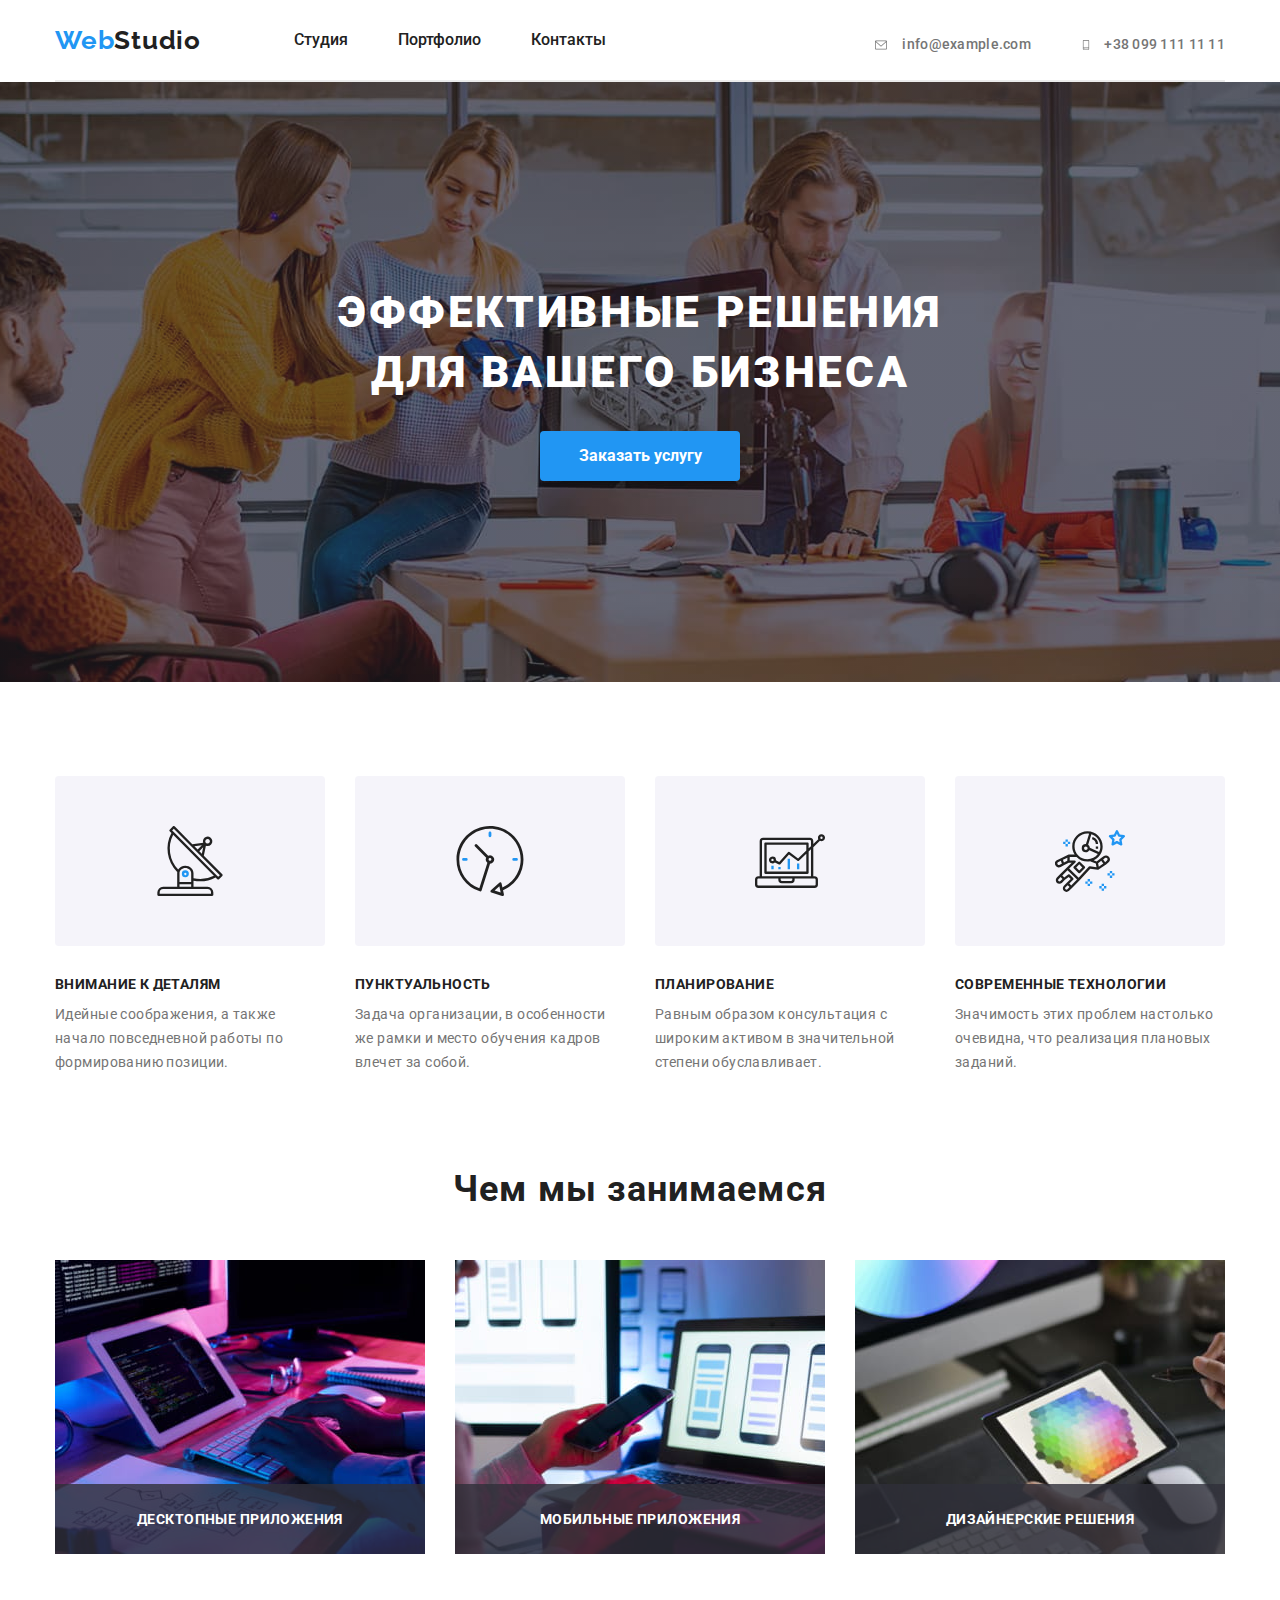
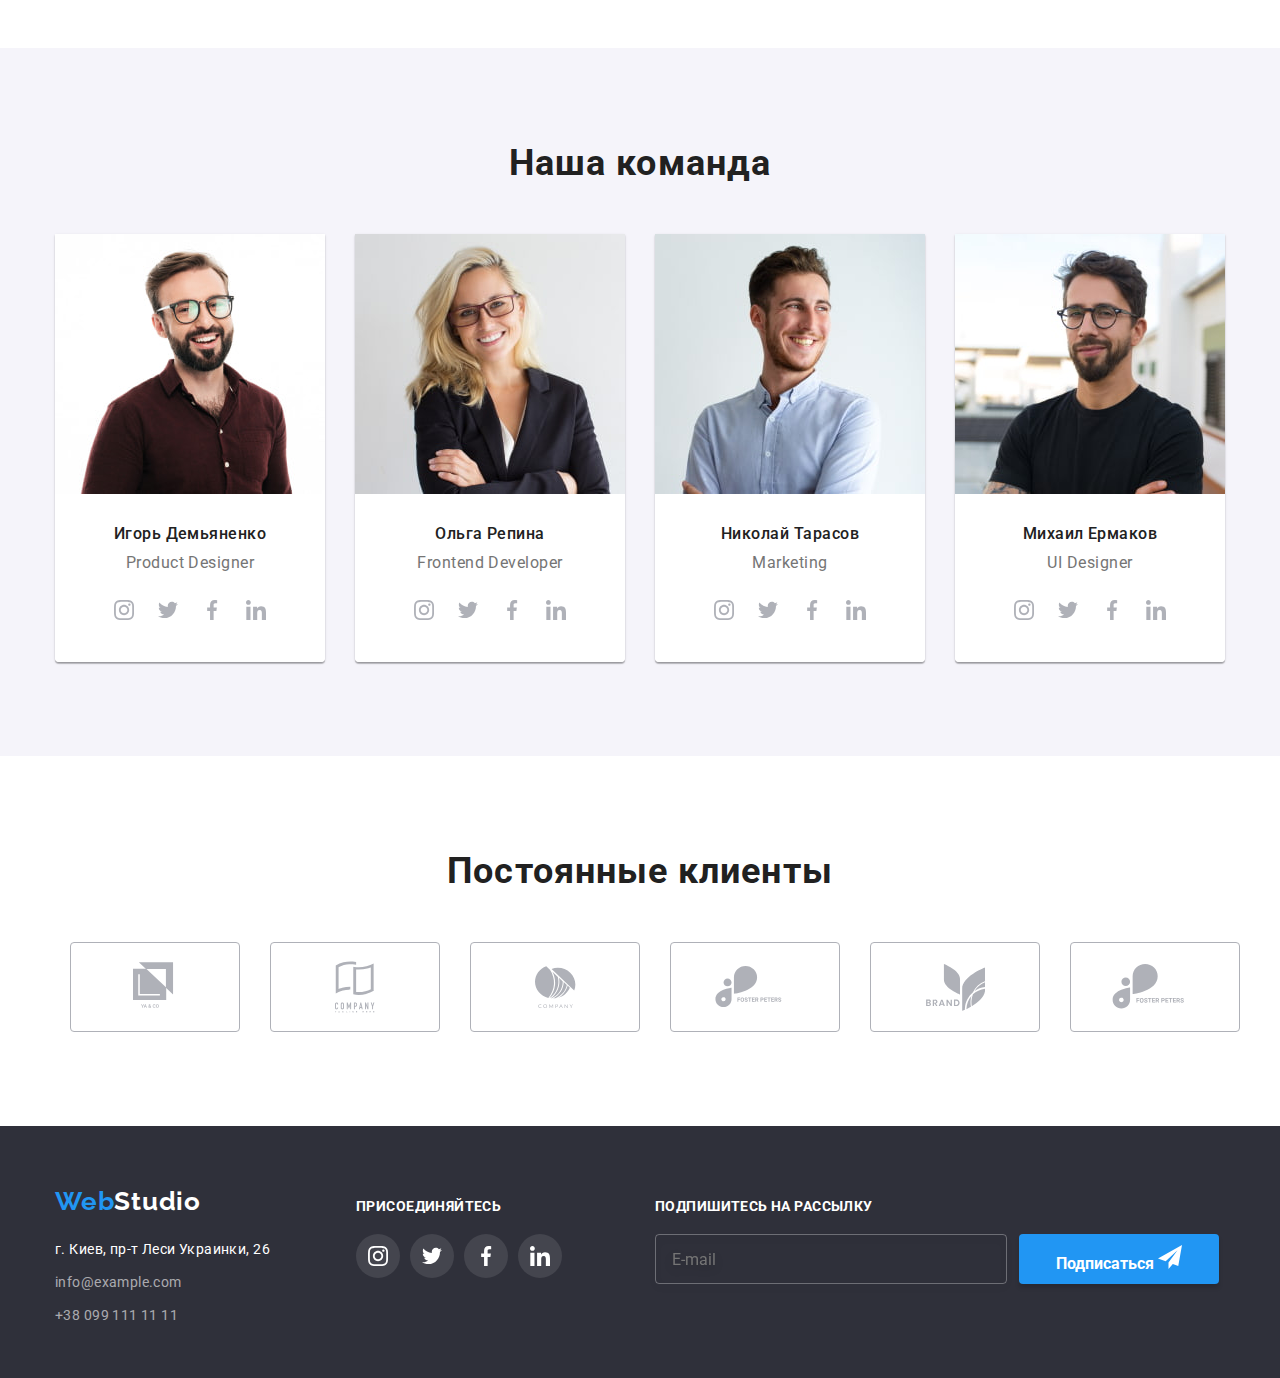
==== commit 4cd75a24: "Добавляет чекбокс" ====
--- a/index.html
+++ b/index.html
@@ -367,8 +367,13 @@
     </div>
     <div class="form-email">
         <h3 class="title-form-email">Подпишитесь на рассылку</h3>
-        <input type="email" name="user-name" id="email" class="form-field-email" placeholder="E-mail" />
-        <button type="submit" class="email-button">Подписаться</button>
+        <input type="email" name="user-name" id="email-footer" class="form-field-email" placeholder="E-mail" />
+        <button type="submit" class="email-button">Подписаться
+            <svg class="icon-send" width="24px" height="24px">
+                <use href="./icons/symbol-defs.svg#icon-icon-send"></use>
+            </svg>
+        </button>
+        
     </div>
 </div>
 </footer>
@@ -403,12 +408,15 @@
                 </svg>               
             </div>
             <div class="form-field">
-                <label class="form-label">Комментарий
-                    <textarea name="user-message" class="form-field-input text-comments" id="" placeholder="Введите текст" rows="6"></textarea>
+                <label for="user-message" class="form-label">Комментарий
+                    <textarea name="user-message" class="form-field-input text-comments" id="user-message" placeholder="Введите текст" rows="6"></textarea>
                 </label>               
             </div>
-            <span class="text-chexbox">Соглашаюсь с рассылкой и принимаю <a href="" class="text-chexbox-link">Условия договора</a></span>
-            <button class="button button-submit">Отправить</button>
+            <label for="checkbox" class="checkbox-label">
+                <input type="checkbox" class="checkbox visually-hidden" id="checkbox">
+                <span class="text-chexbox">Соглашаюсь с рассылкой и принимаю <a href="" class="text-chexbox-link">Условия договора</a></span>
+            </label>
+            <button class="button button-submit">Отправить</button>           
             
         </form>     
     </div>
--- a/css/styles.css
+++ b/css/styles.css
@@ -644,7 +644,6 @@
 
 .footer-page {
     display: flex;
-    /* height: 292px; */
 }
 
 .link.footer {
@@ -758,6 +757,7 @@
 
 .email-button {
     display: inline-block;
+    position: absolute;
     width: 200px;
     height: 50px;
     margin: 0;
@@ -821,12 +821,15 @@
     padding-left: 42px;
 }
 
+.icon-send {
+    position: relative;
+}
+
 .form-icon {
     position: absolute;
     display: inline-block;
     top: 50%;
     left: 22px;
-    /* transform: translateY(10%); */
     fill: #212121;
 }
 
@@ -896,6 +899,34 @@
     font-weight: bold;
     font-size: 16px;
     line-height: 30px;
+}
+
+.visually-hidden {
+	position: absolute !important;
+	clip: rect(1px 1px 1px 1px); /* IE6, IE7 */
+	clip: rect(1px, 1px, 1px, 1px);
+	padding:0 !important;
+	border:0 !important;
+	height: 1px !important; 
+	width: 1px !important; 
+	overflow: hidden;
+}
+
+.checkbox-label span::before {
+    content: "";
+    display: inline-block;
+    width: 16px;
+    height: 15px;
+    background: var(--color-blue);
+    border-radius: 2px;
+    margin-right: 7px;
+}
+
+.checkbox:checked ~ span::before {
+    background-image: url(../icons/galka.svg);
+    background-repeat: no-repeat;
+    background-position: 50%;
+    transition: background-image 250ms cubic-bezier(0.4, 0, 0.2, 1);
 }
 
 .button-close {
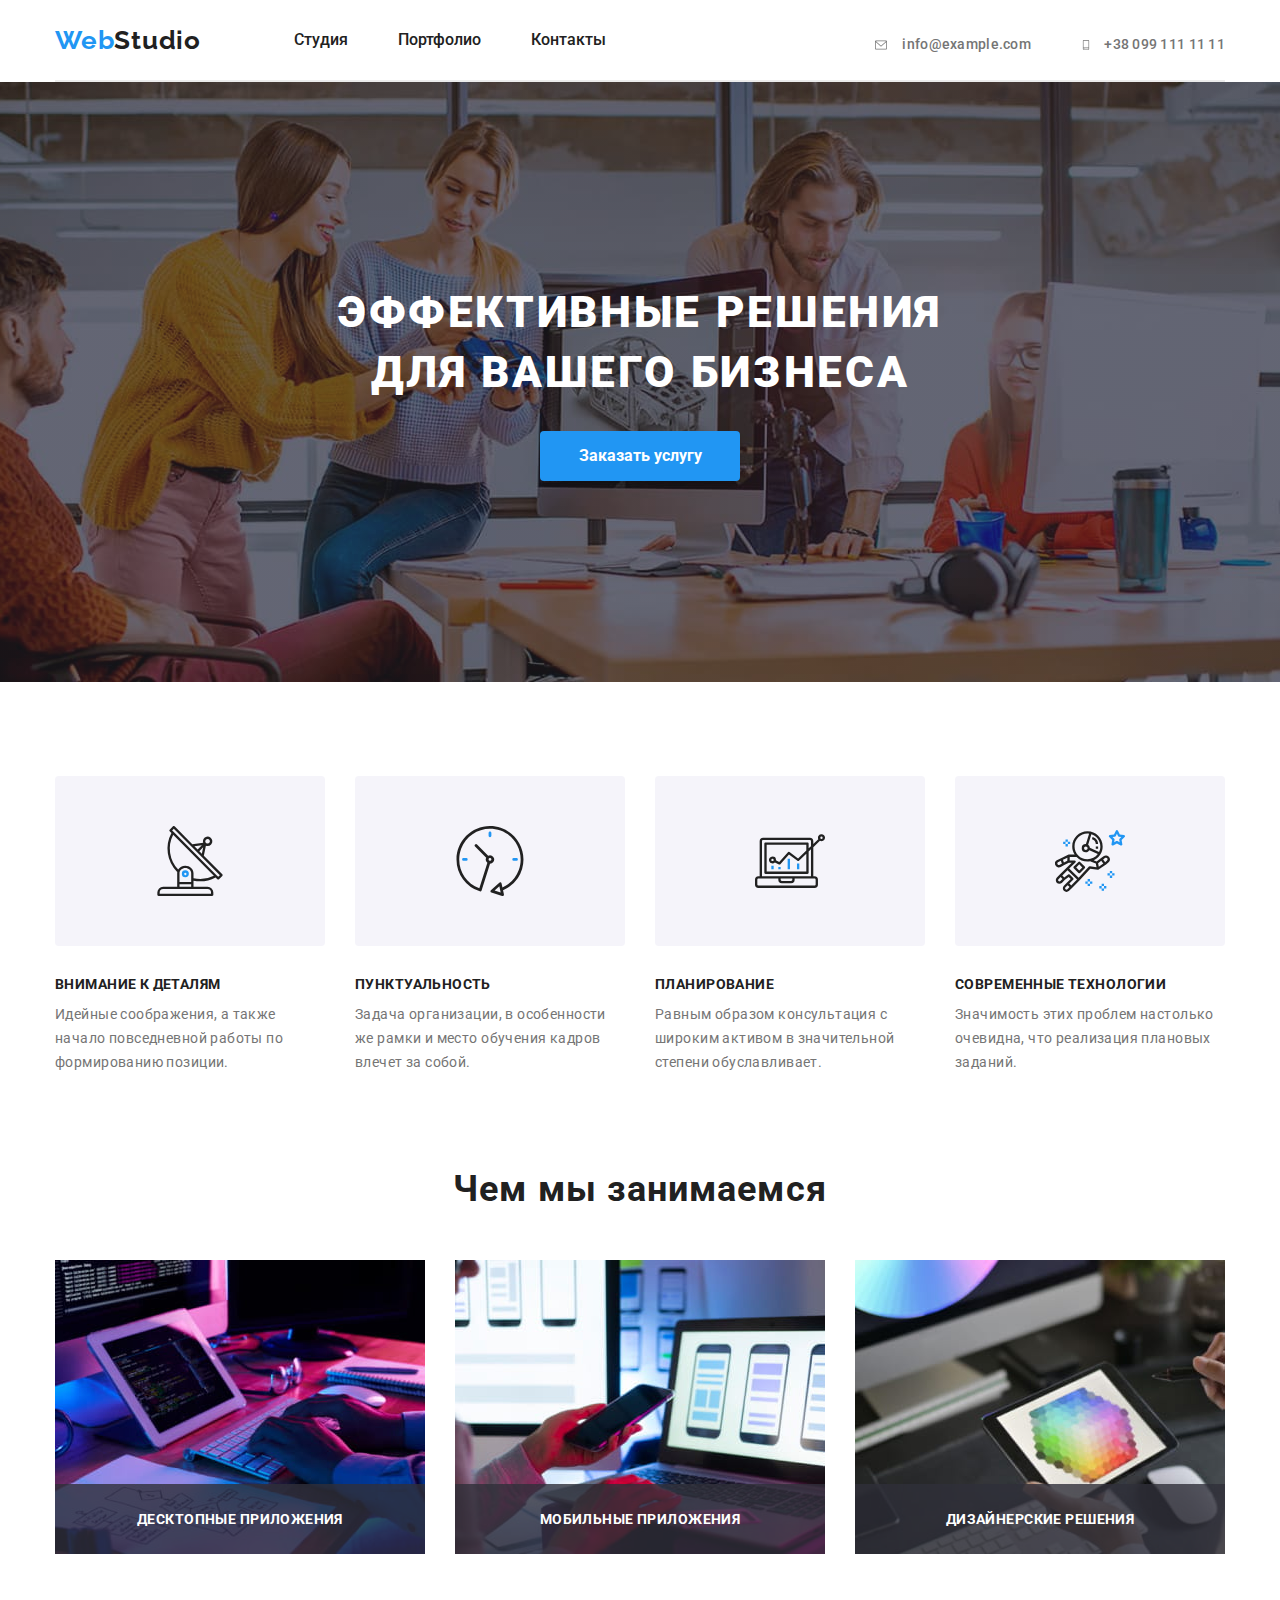
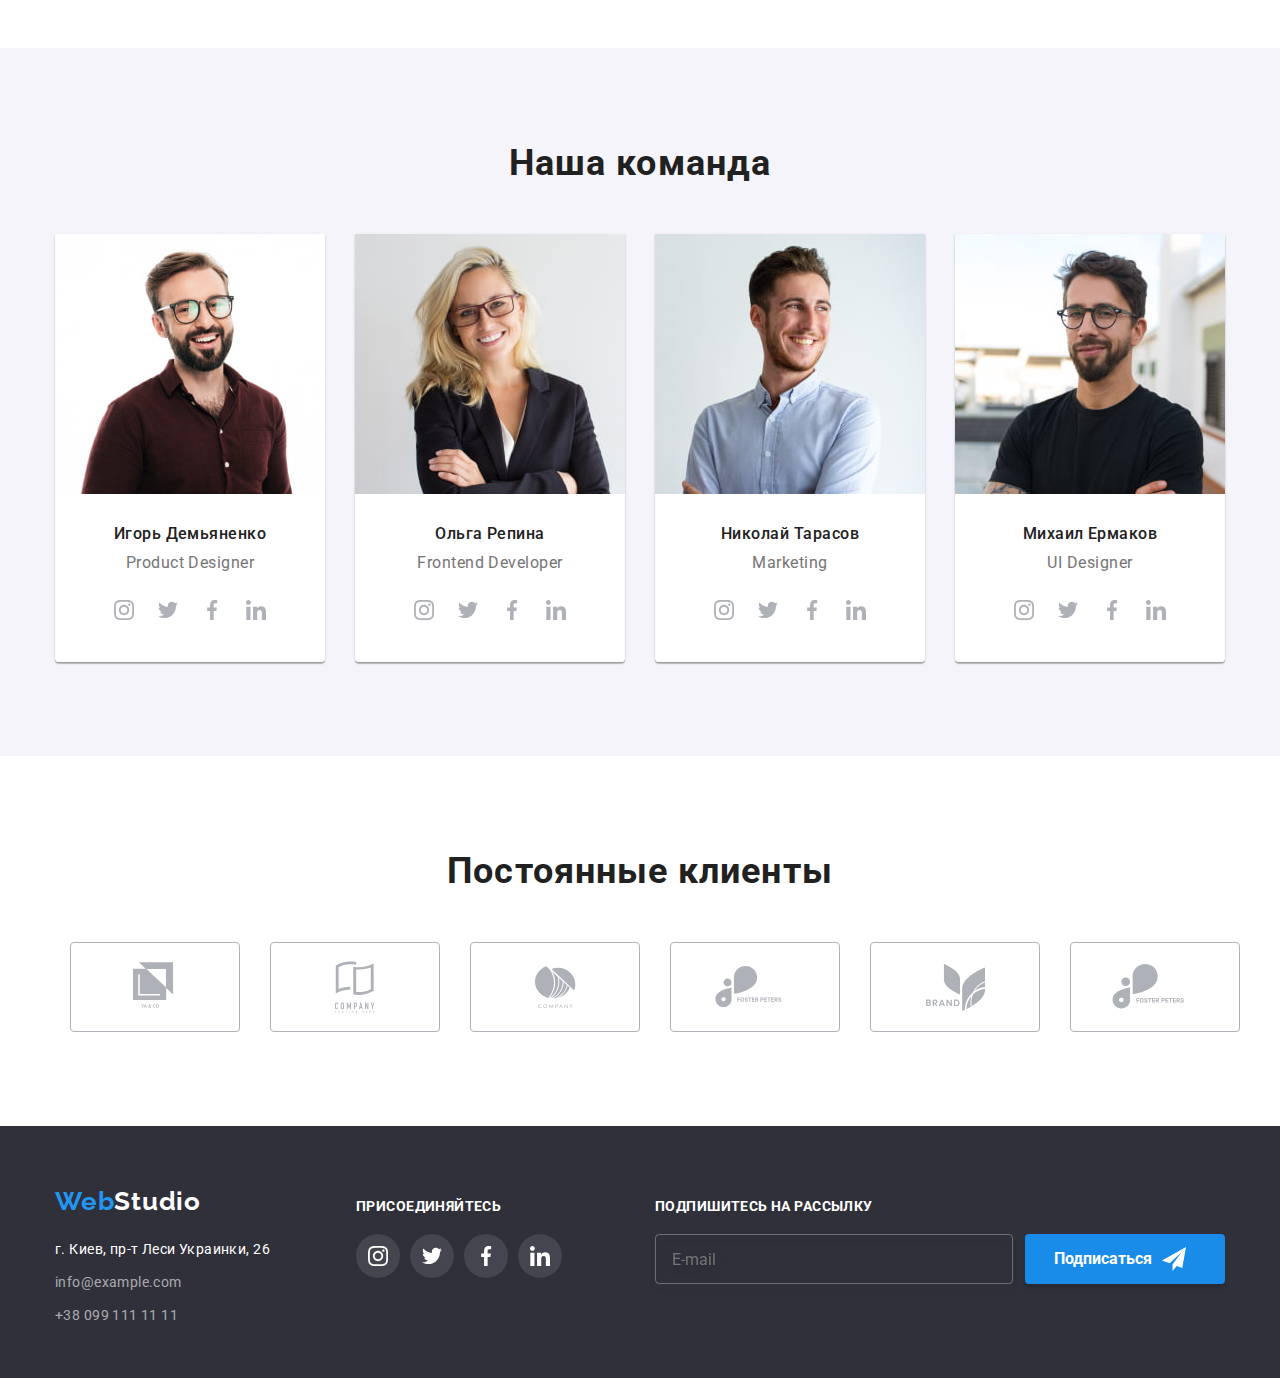
==== commit 5c1736ce: "1" ====
--- a/index.html
+++ b/index.html
@@ -367,13 +367,14 @@
     </div>
     <div class="form-email">
         <h3 class="title-form-email">Подпишитесь на рассылку</h3>
+        <div class="email-form">
         <input type="email" name="user-name" id="email-footer" class="form-field-email" placeholder="E-mail" />
         <button type="submit" class="email-button">Подписаться
             <svg class="icon-send" width="24px" height="24px">
                 <use href="./icons/symbol-defs.svg#icon-icon-send"></use>
             </svg>
         </button>
-        
+        </div>
     </div>
 </div>
 </footer>
@@ -413,7 +414,7 @@
                 </label>               
             </div>
             <label for="checkbox" class="checkbox-label">
-                <input type="checkbox" class="checkbox visually-hidden" id="checkbox">
+                <input type="checkbox" name="checkbox-message" class="checkbox visually-hidden" id="checkbox">
                 <span class="text-chexbox">Соглашаюсь с рассылкой и принимаю <a href="" class="text-chexbox-link">Условия договора</a></span>
             </label>
             <button class="button button-submit">Отправить</button>           
--- a/css/styles.css
+++ b/css/styles.css
@@ -112,9 +112,18 @@
     color: var(--color-blue);
 }
 
+/* .link:hover::after,
+.link:focus::after {
+    content: "";
+    opacity: 1;
+} */
+
 .link-nav.link:hover::after,
-.link-nav.link:focus::after,
 .link-nav.link:active::after {
+    opacity: 1;
+}
+
+.link-nav.link::after {
     content: "";
     position: absolute;
     width: 100%;
@@ -122,7 +131,8 @@
     background-color: #2196F3;
     border-radius: 2px;
     display: block;
-    bottom: 0;    
+    bottom: 0;
+    opacity: 0;  
 }
 
 .link-nav.link,
@@ -156,6 +166,11 @@
     vertical-align: middle;
     margin-right: 10px;
     transition: color 250ms cubic-bezier(0.4, 0, 0.2, 1);
+}
+
+.header-icon.email {
+    width: 16px;
+    height: 12px;
 }
 
 .header-icon.email:hover,
@@ -745,7 +760,7 @@
 .form-field-email {
     display: inline-block;
     background-color: transparent;
-    width: 352px;
+    width: 358px;
     height: 50px;
     border: 1px solid rgba(255, 255, 255, 0.3);
     box-sizing: border-box;
@@ -753,14 +768,29 @@
     border-radius: 4px;
     padding-left: 16px;
     margin-right: 12px;
+    color: var(--color-light-grey);
+}
+
+.email-form {
+    display: flex;
 }
 
 .email-button {
-    display: inline-block;
-    position: absolute;
+    display: flex;
+    align-items: center;
+    margin: 0;
+    padding-right: 28px;
+    padding-left: 29px;
+    font-style: normal;
+    font-weight: bold;
+    font-size: 16px;
+    line-height: 30px;
     width: 200px;
     height: 50px;
-    margin: 0;
+    background: #188CE8;
+    color: var(--color-white);
+    box-shadow: 0px 4px 4px rgba(0, 0, 0, 0.15);
+    border-radius: 4px;
 }
 
 .backdrop {
@@ -819,18 +849,27 @@
     border: 1px solid rgba(33, 33, 33, 0.2);
     border-radius: 4px;
     padding-left: 42px;
+    margin-top: 4px;
 }
 
 .icon-send {
+    margin-left: 10px;
     position: relative;
 }
 
 .form-icon {
-    position: absolute;
+    /* position: absolute;
     display: inline-block;
     top: 50%;
     left: 22px;
-    fill: #212121;
+    fill: #212121; */
+    position: absolute;
+    top: 50%;
+    transition: fill 250ms cubic-bezier(0.4, 0, 0.2, 1);    
+    transform: translateY(40%);
+    display: inline-block;
+    left: 22px;
+    fill: var(--color-black);
 }
 
 .form-field-input:focus ~ .form-icon {
@@ -849,12 +888,12 @@
     line-height: 14px;   
     letter-spacing: 0.01em;
     color: var(--color-grey);
-    margin-bottom: 4px;
+    /* padding-bottom: 4px; */
 }
 
 textarea.form-field-input {
     height: 120px;
-    margin-bottom: 10px;
+    margin-bottom: 20px;
     resize: none;
 }
 
@@ -862,6 +901,7 @@
     padding-right: 40px;
     padding-left: 40px;
     width: 100%;
+    margin-bottom: 30px;
 }
 
 .text-comments {
@@ -876,6 +916,15 @@
     letter-spacing: 0.03em;
     color: var(--color-grey);
 }
+
+/* .checkbox-icon {
+    width: 12px;
+    height: 11px;
+    margin-right: 7px;
+    margin-left: 14px;
+    border: 2px solid var(--primary-text-color);
+    border-radius: 4px;
+} */
 
 .text-chexbox-link {
     font-style: normal;
@@ -899,6 +948,7 @@
     font-weight: bold;
     font-size: 16px;
     line-height: 30px;
+    /* margin-top: 30px; */
 }
 
 .visually-hidden {
@@ -911,6 +961,11 @@
 	width: 1px !important; 
 	overflow: hidden;
 }
+
+/* .checkbox-label {
+    margin-bottom: 30px;
+    display: inline-block;
+} */
 
 .checkbox-label span::before {
     content: "";
@@ -942,6 +997,7 @@
     background: var(--color-white);
     border: 1px solid rgba(0, 0, 0, 0.1);
     padding: 10px;
+    box-shadow: none;
 }
 
 .close-icon {
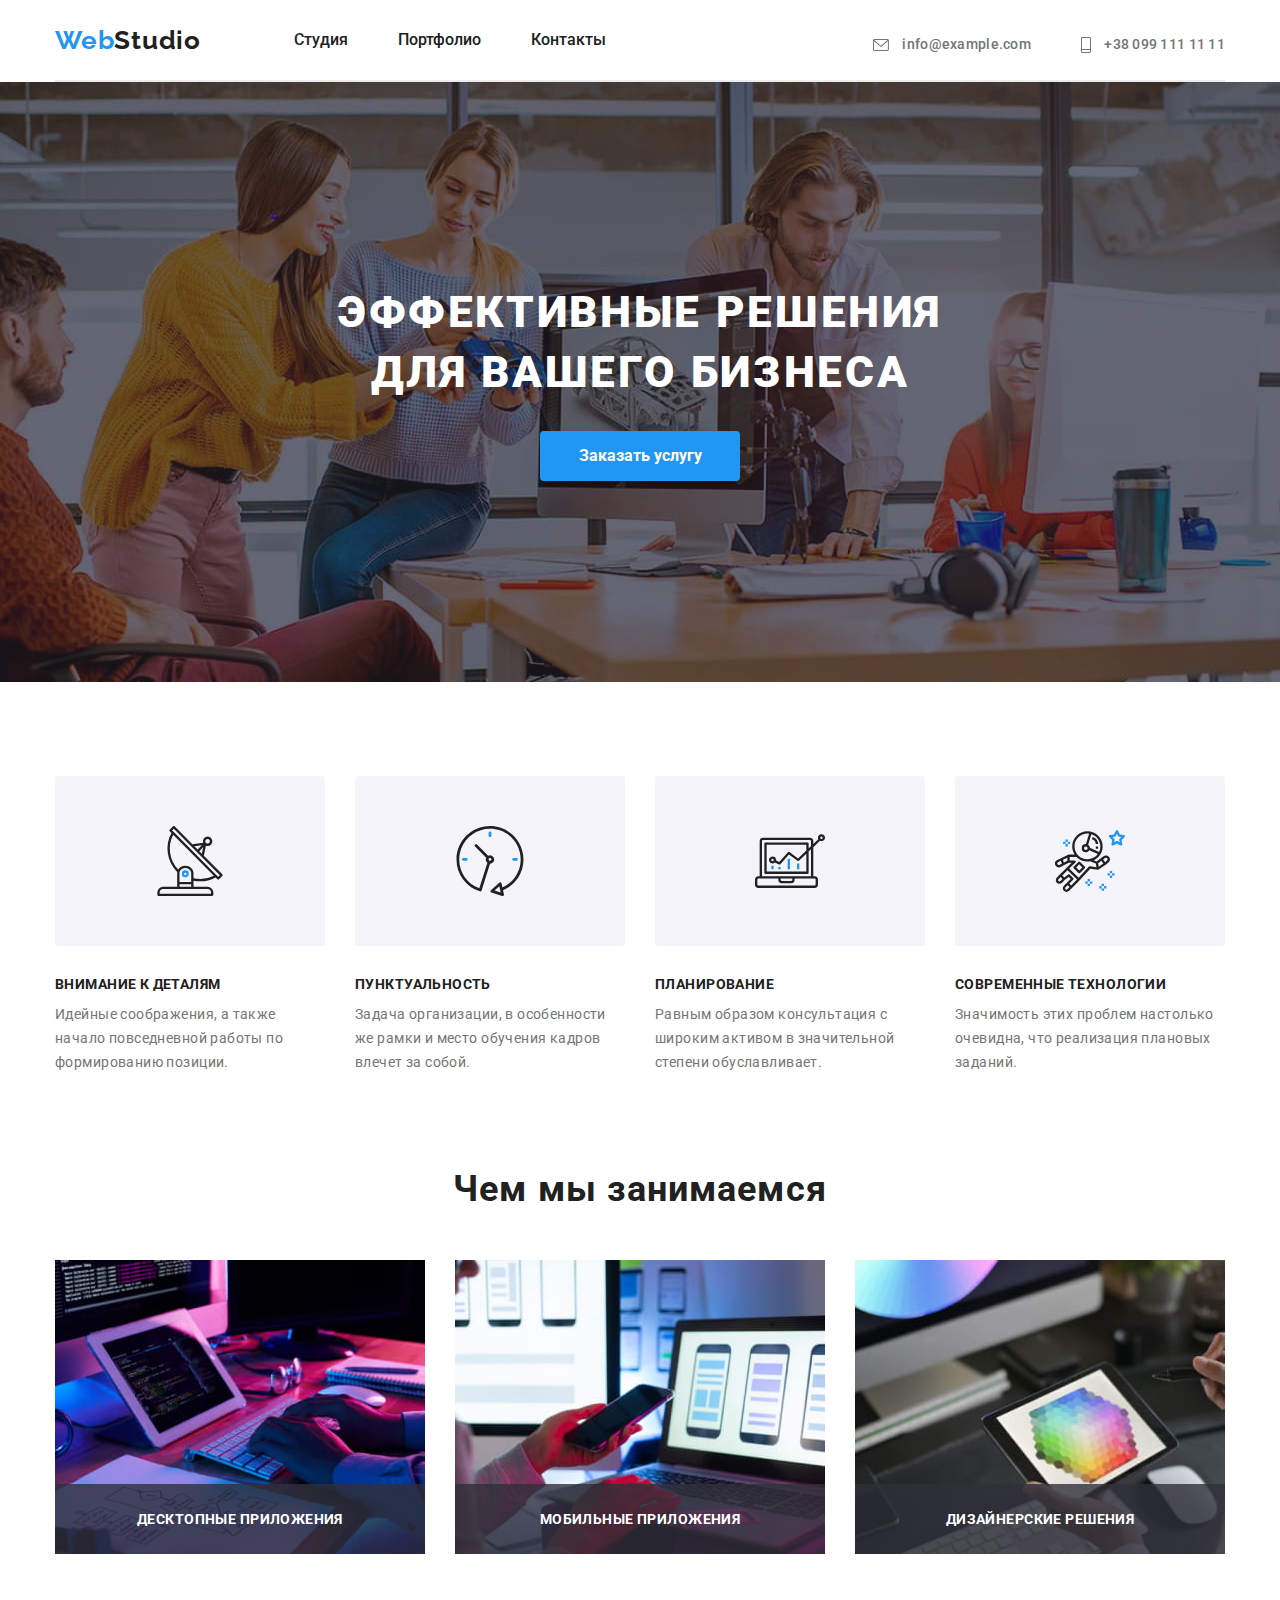
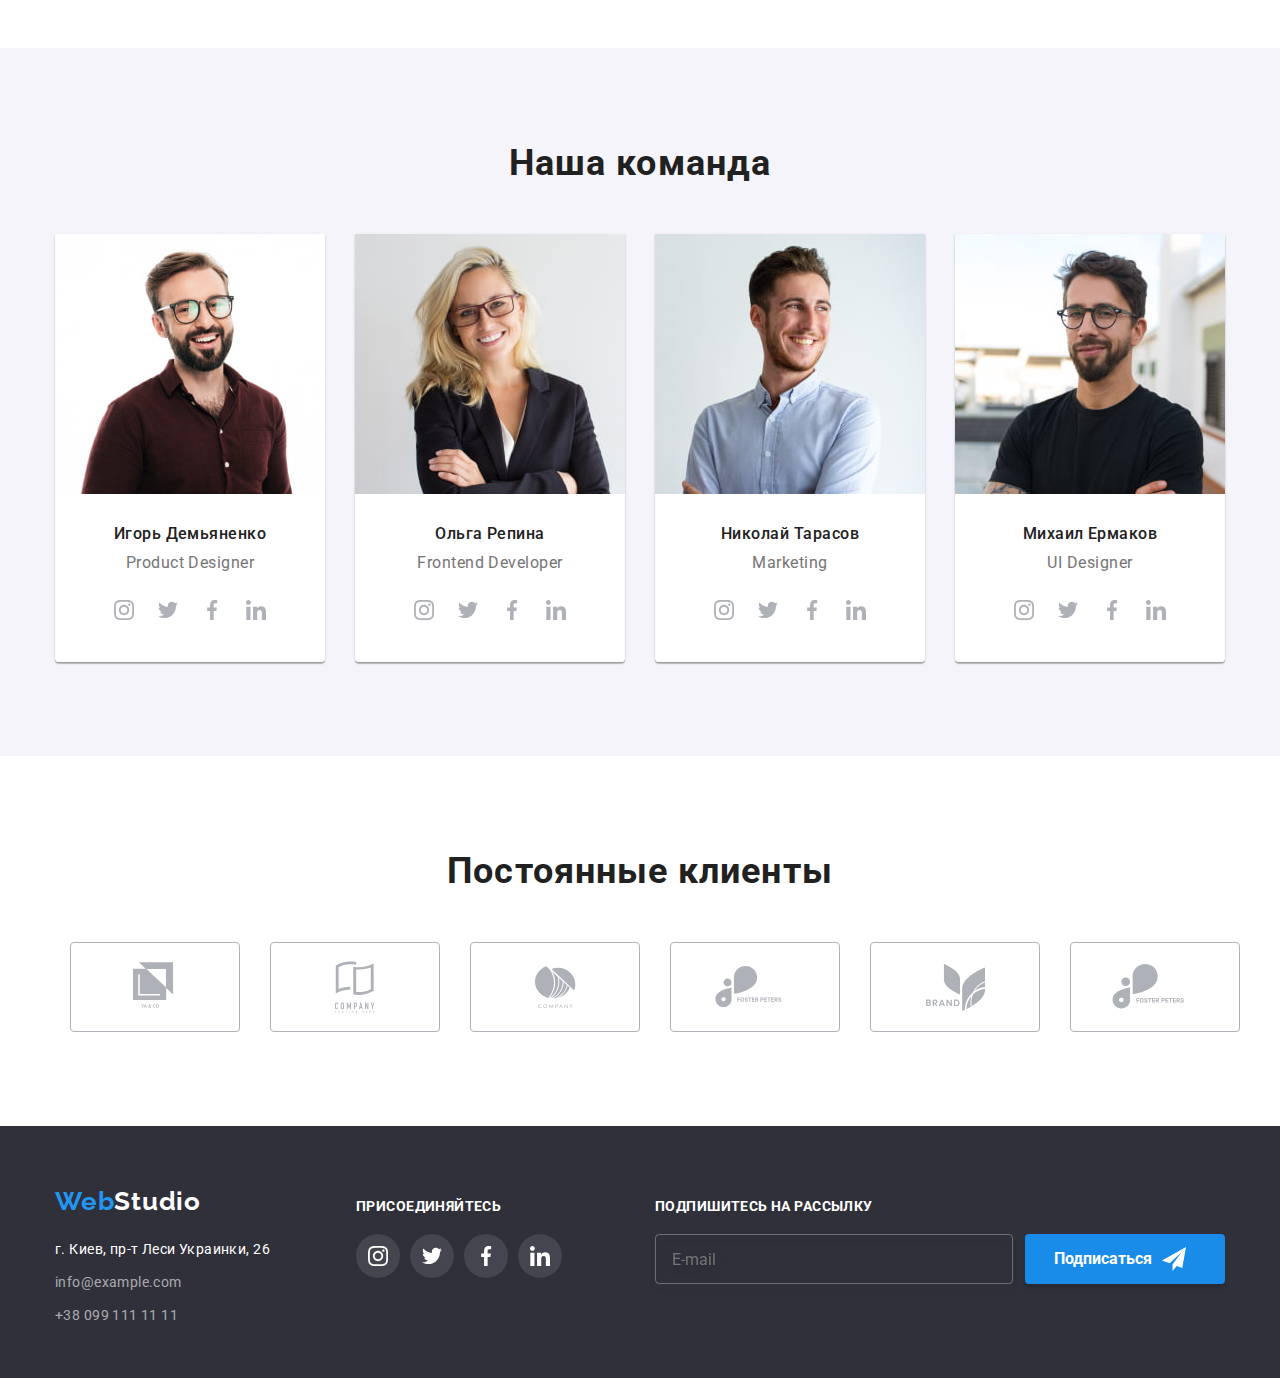
==== commit df0e3b8a: "1" ====
--- a/index.html
+++ b/index.html
@@ -415,7 +415,7 @@
             </div>
             <label for="checkbox" class="checkbox-label">
                 <input type="checkbox" name="checkbox-message" class="checkbox visually-hidden" id="checkbox">
-                <span class="text-chexbox">Соглашаюсь с рассылкой и принимаю <a href="" class="text-chexbox-link">Условия договора</a></span>
+                <span class="box-chexbox"></span><span class="text-chexbox">Соглашаюсь с рассылкой и принимаю <a href="" class="text-chexbox-link">Условия договора</a></span>
             </label>
             <button class="button button-submit">Отправить</button>           
             
--- a/css/styles.css
+++ b/css/styles.css
@@ -118,21 +118,24 @@
     opacity: 1;
 } */
 
-.link-nav.link:hover::after,
-.link-nav.link:active::after {
+.link-nav.link::after:hover,
+.link-nav.link::after:active,
+.link-nav.link::after:focus, {
     opacity: 1;
 }
 
-.link-nav.link::after {
+.link::after {
     content: "";
     position: absolute;
+    left: 0;
+    bottom: 0;
+    opacity: 0;
+    display: block;
     width: 100%;
     height: 4px;
-    background-color: #2196F3;
+    background-color: var(--color-blue);
     border-radius: 2px;
-    display: block;
-    bottom: 0;
-    opacity: 0;  
+    transition: 250ms cubic-bezier(0.4, 0, 0.2, 1); 
 }
 
 .link-nav.link,
@@ -419,20 +422,14 @@
     transition: background-color 250ms cubic-bezier(0.4, 0, 0.2, 1);
 }
 
-.social-link-team:hover,
-.social-link-team:focus {
+.social-link-team:hover .social-icon-team,
+.social-link-team:focus .social-icon-team {
     fill: var(--color-white);
     background: var(--color-blue);
 }
 
 .social-icon-team {
     fill: #AFB1B8;
-}
-
-.social-icon-team:hover,
-.social-icon-team:focus {
-    /* fill: var(--color-white); */
-    /* background: var(--color-blue); */
 }
 
 .clients {
@@ -908,6 +905,27 @@
     padding: 12px 16px;
 }
 
+.box-chexbox {
+    display: inline-block;
+    width: 16px;
+    height: 15px;
+    margin-right: 7px;
+    margin-left: 14px;
+    border: 2px solid var(--color-black);
+    border-radius: 4px;
+    margin: 0 8px 0 0;
+}
+
+.checkbox:checked + .box-chexbox {
+    border-color: var(--color-blue);
+    background-color: var(--color-blue);
+    background-image: url(../icons/galka.svg);
+    background-origin: border-box;
+    background-repeat: no-repeat;
+    background-position: 50%;
+    transition: background-image 250ms cubic-bezier(0.4, 0, 0.2, 1);
+}
+
 .text-chexbox {
     font-style: normal;
     font-weight: normal;
@@ -948,7 +966,7 @@
     font-weight: bold;
     font-size: 16px;
     line-height: 30px;
-    /* margin-top: 30px; */
+    margin-top: 20px;
 }
 
 .visually-hidden {
@@ -962,12 +980,12 @@
 	overflow: hidden;
 }
 
-/* .checkbox-label {
+.checkbox-label {
     margin-bottom: 30px;
     display: inline-block;
-} */
-
-.checkbox-label span::before {
+}
+
+/* .checkbox-label span::before {
     content: "";
     display: inline-block;
     width: 16px;
@@ -975,14 +993,14 @@
     background: var(--color-blue);
     border-radius: 2px;
     margin-right: 7px;
-}
-
-.checkbox:checked ~ span::before {
+} */
+
+/* .checkbox:checked ~ span::before {
     background-image: url(../icons/galka.svg);
     background-repeat: no-repeat;
     background-position: 50%;
     transition: background-image 250ms cubic-bezier(0.4, 0, 0.2, 1);
-}
+} */
 
 .button-close {
     position: absolute;
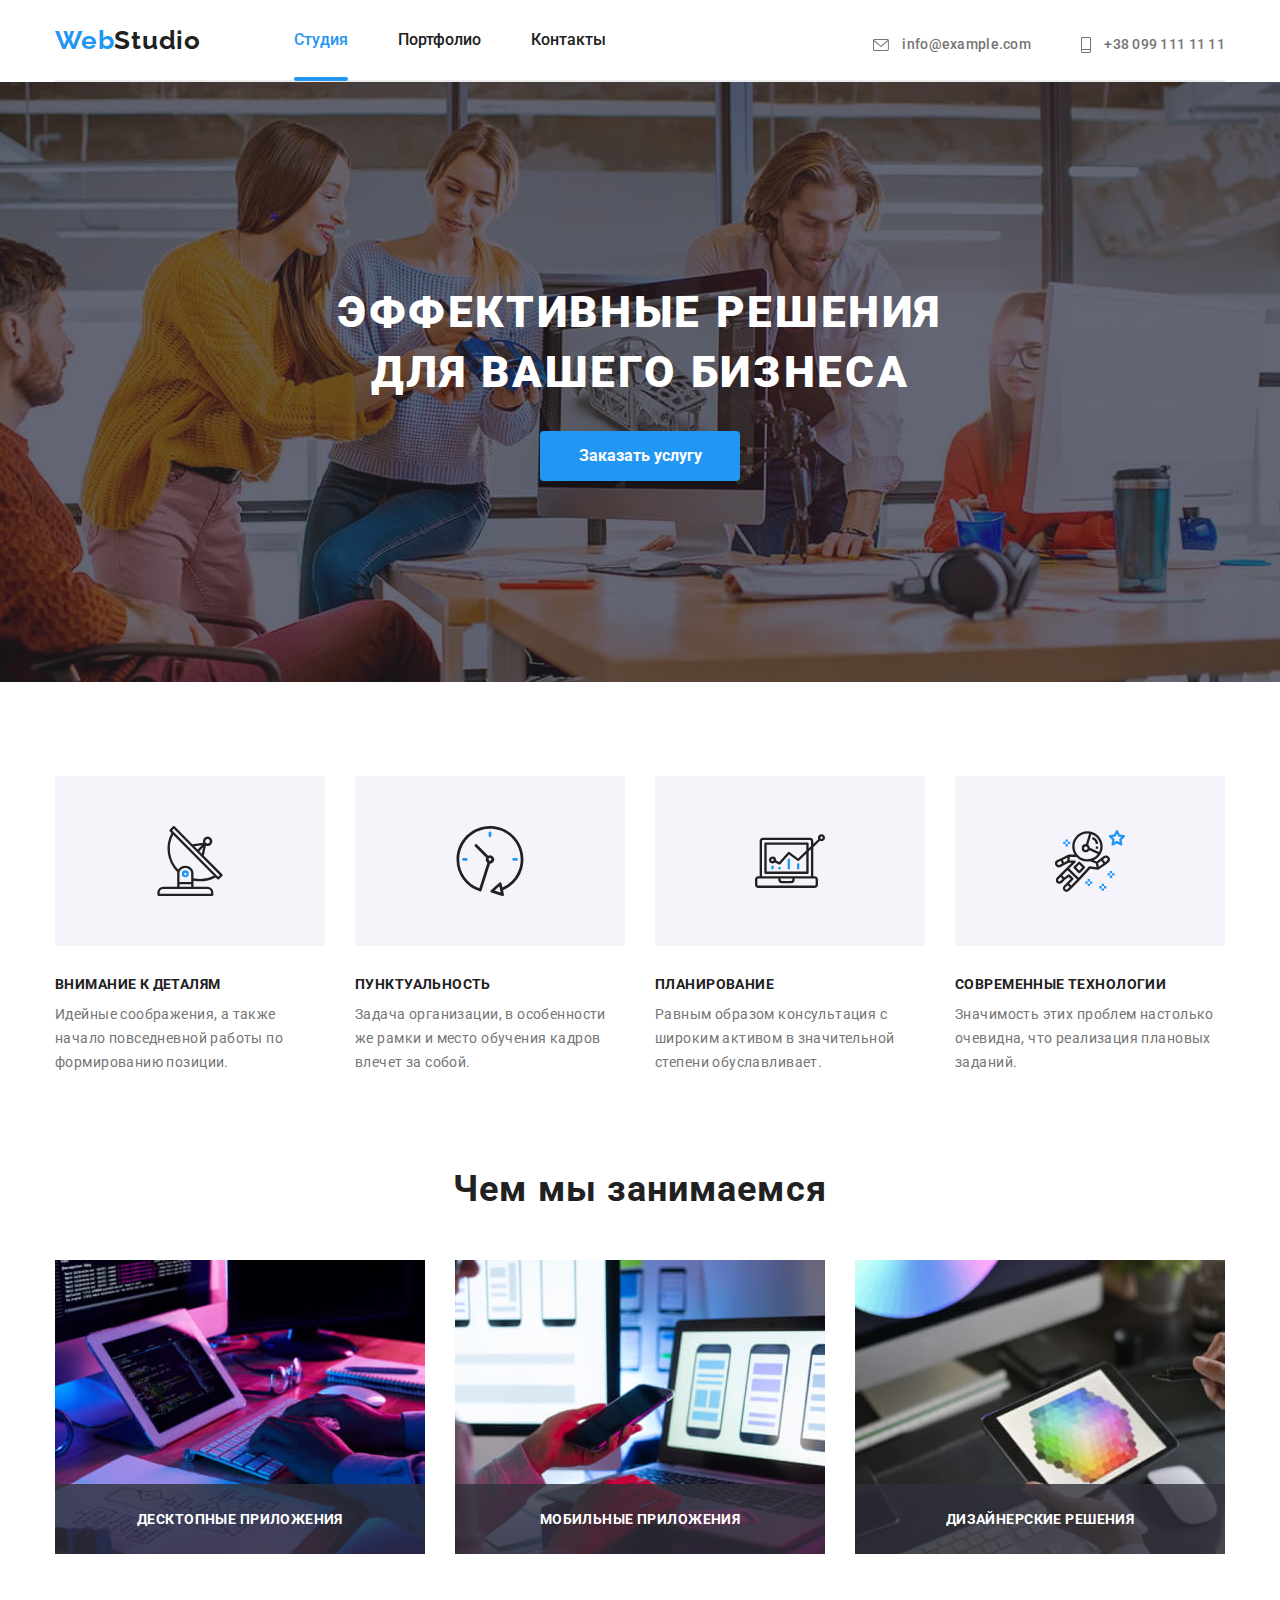
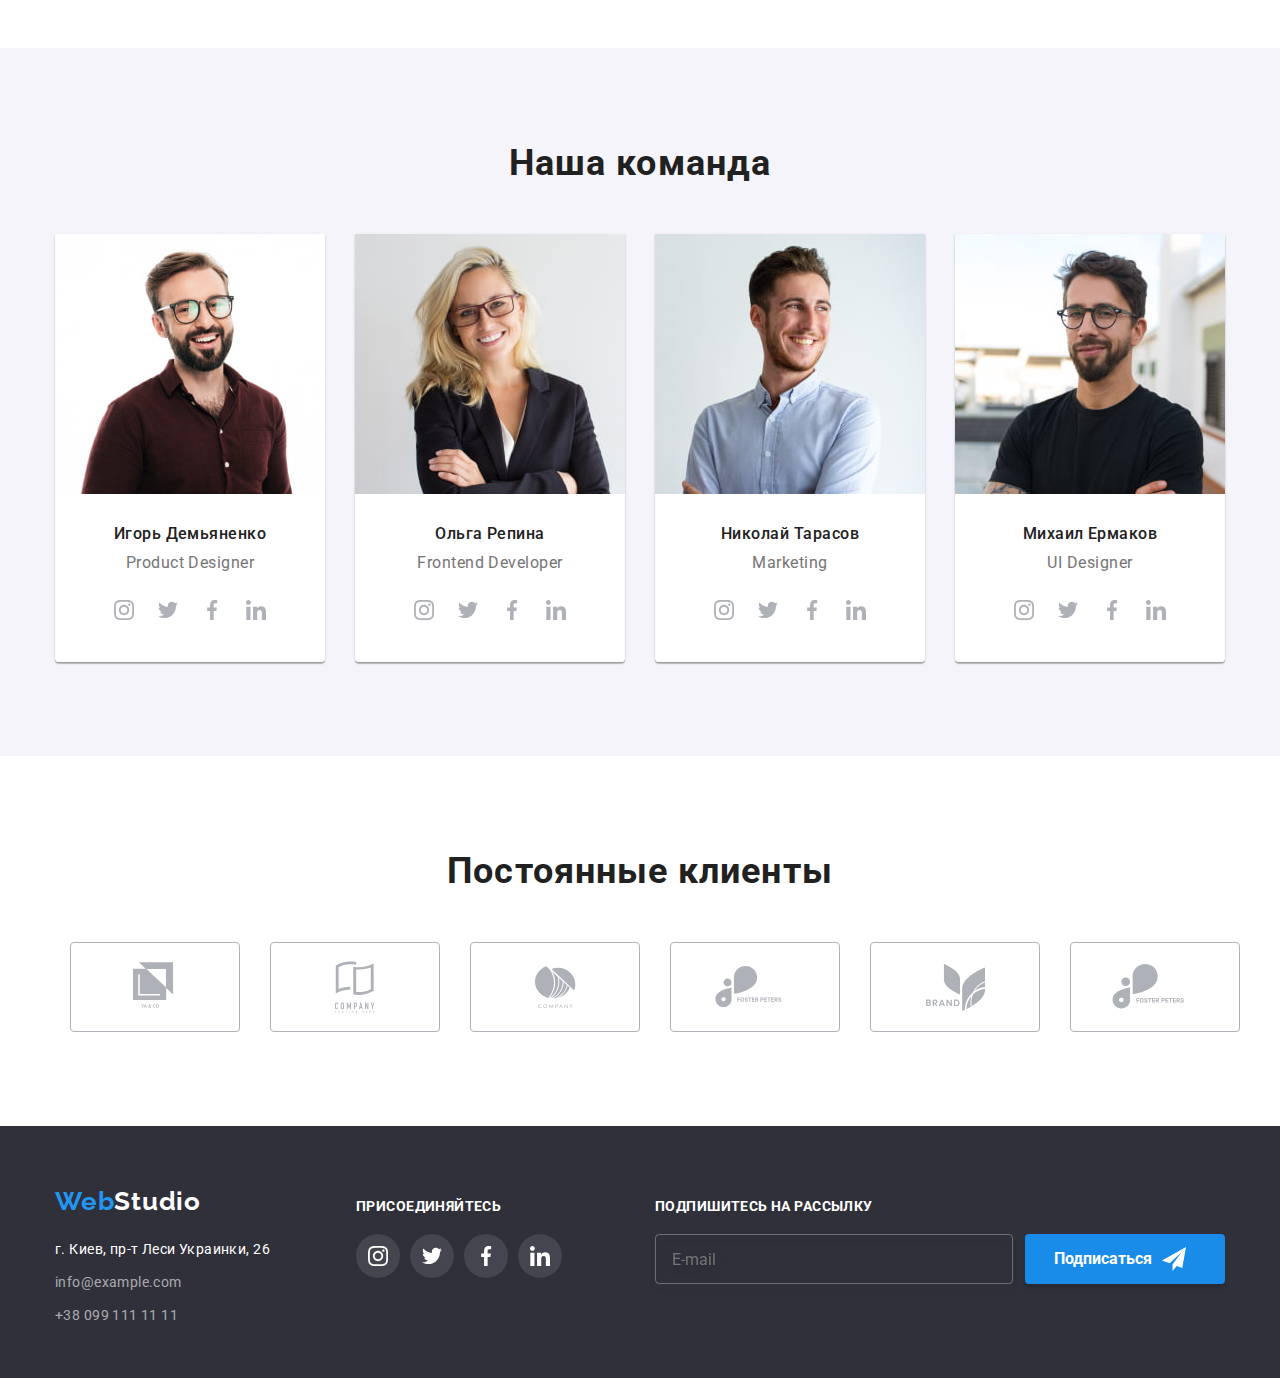
==== commit c70fba81: "Добавляет стили в навигации при активных страницах" ====
--- a/index.html
+++ b/index.html
@@ -18,7 +18,7 @@
                 </a>
         
                 <ul class="list"> 
-                    <li class="item"> <a href="" class="link-nav link">Студия</a></li>
+                    <li class="item"> <a href="" class="link-nav link link-current">Студия</a></li>
                     <li class="item"> <a href="./portfolio.html" class="link-nav link">Портфолио</a></li>
                     <li class="item"> <a href="" class="link-nav link">Контакты</a></li>
                 </ul>
--- a/css/styles.css
+++ b/css/styles.css
@@ -112,19 +112,33 @@
     color: var(--color-blue);
 }
 
-/* .link:hover::after,
-.link:focus::after {
+.link-nav:hover::after,
+.link-nav:focus::after,
+.link-nav:active::after {
+    opacity: 1;
+}
+
+.link-current.link.link-nav::after {
+    opacity: 1;
+    color: var(--color-blue);
+    text-decoration: none;
+    display: inline-block;
+}
+
+.link-current.link.link-nav {
+    color: var(--color-blue);
+    text-decoration: none;
+    display: inline-block;
+}
+/* .link-nav.link::after:hover,
+.link-nav.link::after:active,
+.link-nav.link::after:focus, {
     content: "";
     opacity: 1;
+    color: var(--color-blue);
 } */
 
-.link-nav.link::after:hover,
-.link-nav.link::after:active,
-.link-nav.link::after:focus, {
-    opacity: 1;
-}
-
-.link::after {
+.link-nav::after {
     content: "";
     position: absolute;
     left: 0;
@@ -158,14 +172,14 @@
     transition: color 250ms cubic-bezier(0.4, 0, 0.2, 1);
 }
 
-.email.link.header:hover,
-.email.link.header:focus {
+.link.header:hover,
+.link.header:focus {
     color: var(--color-blue);
     fill: var(--color-blue);
 }
 
 .header-icon {
-    fill: #757575;
+    fill: currentColor;
     vertical-align: middle;
     margin-right: 10px;
     transition: color 250ms cubic-bezier(0.4, 0, 0.2, 1);
@@ -176,17 +190,10 @@
     height: 12px;
 }
 
-.header-icon.email:hover,
-.header-icon.email:focus {
+.header-icon:hover,
+.header-icon:focus {
     fill: var(--color-blue);
-    color: var(--color-blue);
-}
-
-.email-icon:hover,
-.email-icon:focus {
-    fill: var(--color-blue);
-}
-    
+}  
 
 .list {
     display: flex;
@@ -418,13 +425,18 @@
     height: 44px;
     justify-content: center;
     align-items: center;
-    background: var(--color-white);
+    /* background: var(--color-white); */
     transition: background-color 250ms cubic-bezier(0.4, 0, 0.2, 1);
 }
 
 .social-link-team:hover .social-icon-team,
 .social-link-team:focus .social-icon-team {
     fill: var(--color-white);
+    /* background: var(--color-blue); */
+}
+
+.social-link-team:hover,
+.social-link-team:focus {
     background: var(--color-blue);
 }
 
